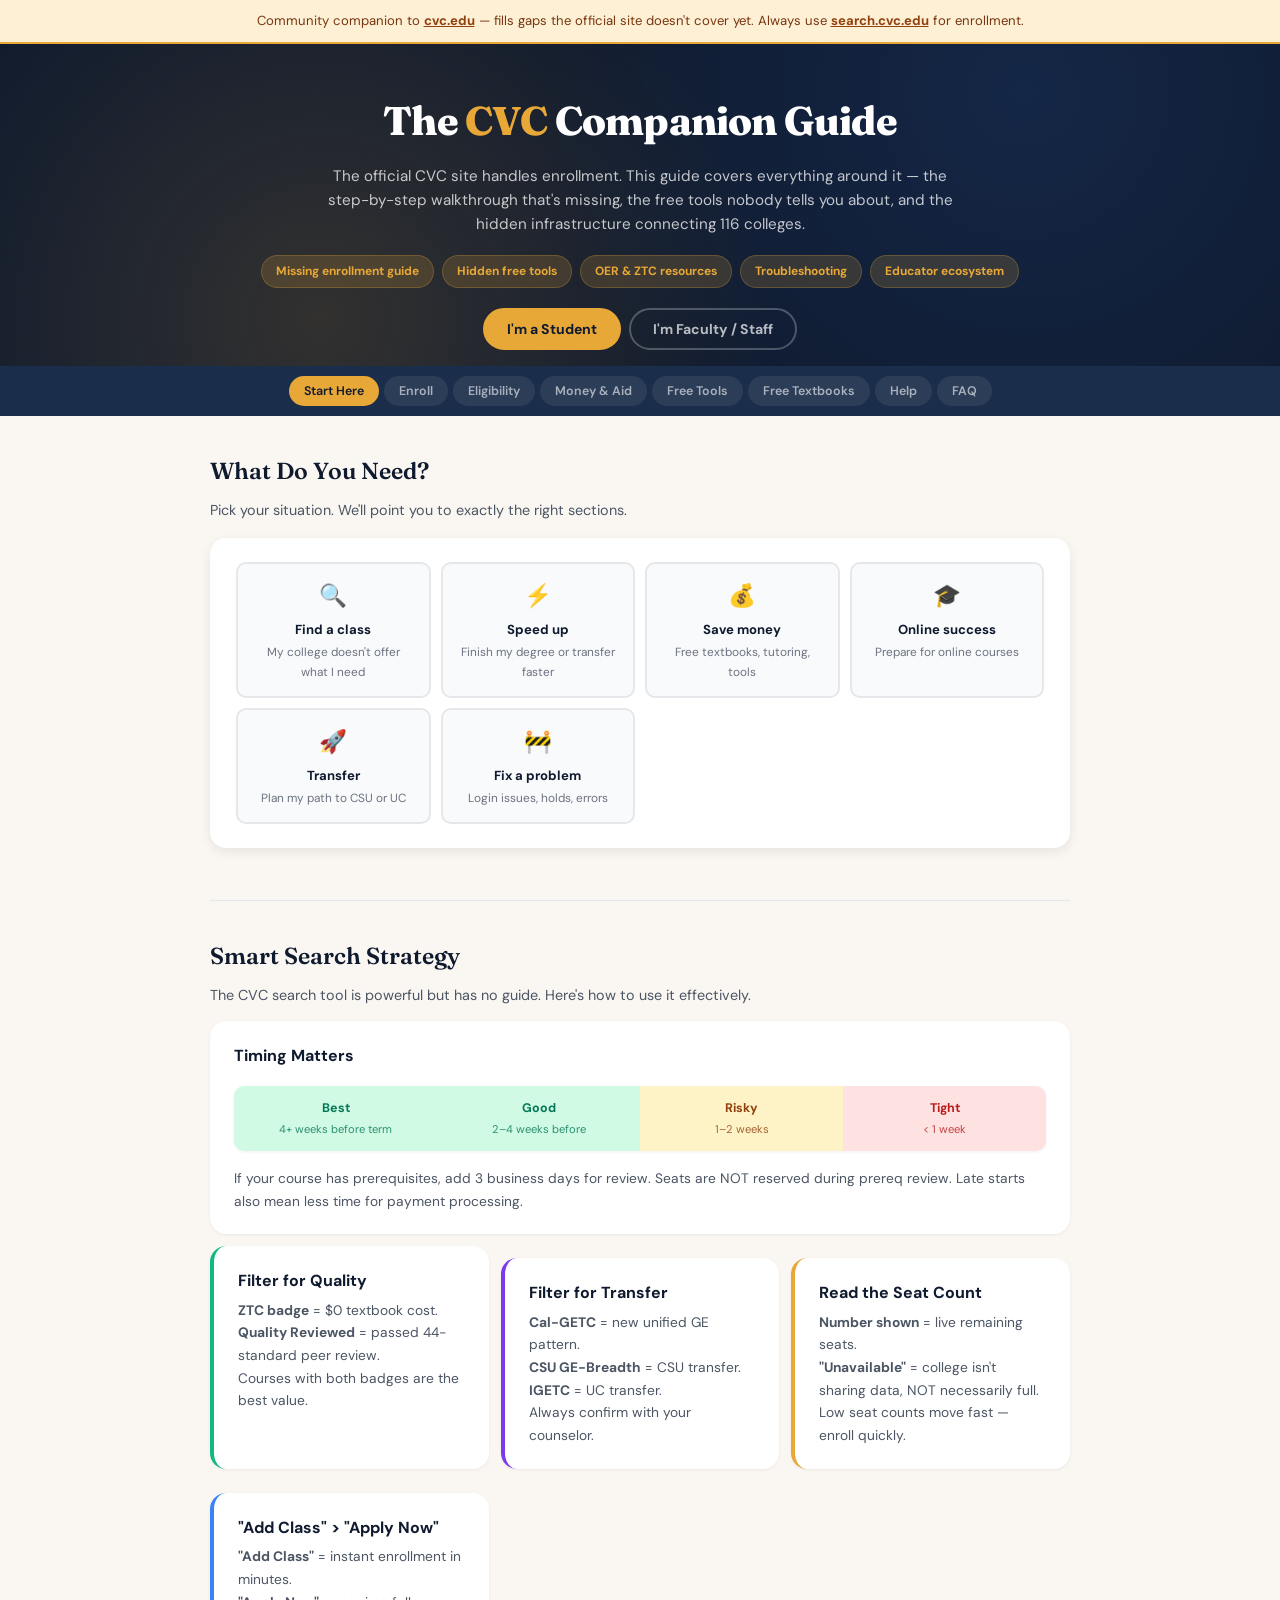
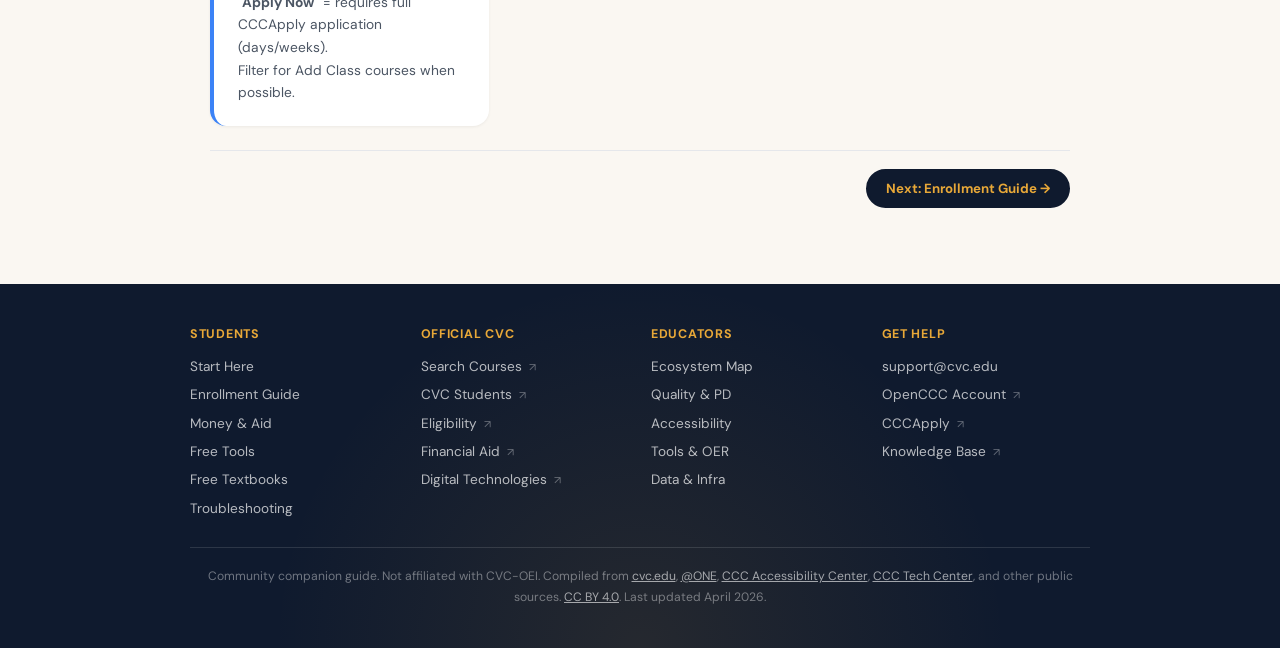
==== cvc-guide.html @ a1dfdcb4 "Add CVC Companion Guide as embedded resource The CVC Companion Guide fills documented gaps in the of" ====
<!DOCTYPE html>
<html lang="en">
<head>
<meta charset="UTF-8">
<meta name="viewport" content="width=device-width, initial-scale=1.0">
<title>CVC Companion Guide — What the Official Site Doesn't Surface</title>
<link href="https://fonts.googleapis.com/css2?family=DM+Sans:ital,wght@0,400;0,500;0,700&family=Fraunces:ital,wght@0,600;0,800;1,400&display=swap" rel="stylesheet">
<style>
:root{--navy:#0f1a2e;--navy-mid:#1a2d4a;--gold:#e8a838;--gold-light:#fdf0d5;--sky:#3b82f6;--sky-pale:#dbeafe;--mint:#10b981;--mint-pale:#d1fae5;--rose:#ef4444;--rose-pale:#fee2e2;--purple:#7c3aed;--purple-pale:#ede9fe;--teal:#0d9488;--teal-pale:#ccfbf1;--orange:#f97316;--orange-pale:#ffedd5;--sand:#faf7f2;--white:#fff;--g50:#f9fafb;--g100:#f3f4f6;--g200:#e5e7eb;--g400:#9ca3af;--g500:#6b7280;--g600:#4b5563;--g800:#1f2937;--r:16px;--rs:10px;--ss:0 1px 3px rgba(0,0,0,.06);--sm:0 4px 12px rgba(0,0,0,.08)}
*{margin:0;padding:0;box-sizing:border-box}
body{font-family:'DM Sans',sans-serif;background:var(--sand);color:var(--g800);line-height:1.65}

/* Companion banner */
.companion-banner{background:var(--gold-light);border-bottom:2px solid var(--gold);padding:10px 20px;text-align:center;font-size:.82rem;color:#78350f}
.companion-banner a{color:#92400e;font-weight:700}

/* Hero */
.hero{background:var(--navy);color:#fff;padding:44px 24px 16px;text-align:center;position:relative;overflow:hidden}
.hero::before{content:'';position:absolute;inset:0;background:radial-gradient(circle at 25% 85%,rgba(232,168,56,.16) 0%,transparent 45%),radial-gradient(circle at 80% 15%,rgba(59,130,246,.12) 0%,transparent 45%)}
.hero h1{font-family:'Fraunces',serif;font-weight:800;font-size:clamp(1.6rem,4.5vw,2.5rem);position:relative;letter-spacing:-.02em}
.hero h1 span{color:var(--gold)}
.hero .sub{margin-top:10px;font-size:.95rem;opacity:.75;max-width:640px;margin-inline:auto;position:relative;line-height:1.6}
.hero .gap-pills{display:flex;gap:8px;justify-content:center;margin-top:18px;flex-wrap:wrap;position:relative}
.hero .gap-pill{padding:6px 14px;border-radius:20px;font-size:.75rem;font-weight:700;background:rgba(232,168,56,.18);color:var(--gold);border:1px solid rgba(232,168,56,.25)}

.audience-pick{display:flex;gap:8px;justify-content:center;margin-top:20px;position:relative;flex-wrap:wrap}
.aud-btn{padding:10px 22px;border-radius:30px;border:2px solid rgba(255,255,255,.25);background:transparent;color:rgba(255,255,255,.7);font-family:'DM Sans',sans-serif;font-weight:700;font-size:.88rem;cursor:pointer;transition:all .2s}
.aud-btn:hover{border-color:rgba(255,255,255,.5);color:#fff}
.aud-btn.active{background:var(--gold);border-color:var(--gold);color:var(--navy)}

/* Nav */
.nav-strip{background:var(--navy-mid);padding:10px 16px;position:sticky;top:0;z-index:100;overflow-x:auto;-webkit-overflow-scrolling:touch}
.nav-inner{display:flex;gap:5px;justify-content:center;min-width:max-content;max-width:1080px;margin:0 auto}
.nav-tab{padding:7px 15px;border-radius:30px;border:none;background:rgba(255,255,255,.08);color:rgba(255,255,255,.6);font-family:'DM Sans',sans-serif;font-weight:600;font-size:.78rem;cursor:pointer;transition:all .2s;white-space:nowrap}
.nav-tab:hover{background:rgba(255,255,255,.15);color:#fff}
.nav-tab.active{background:var(--gold);color:var(--navy)}

/* Layout */
.container{max-width:900px;margin:0 auto;padding:0 20px}
section{padding:36px 0}section+section{border-top:1px solid var(--g200)}
h2{font-family:'Fraunces',serif;font-weight:600;font-size:1.45rem;margin-bottom:8px;color:var(--navy)}
h3{font-weight:700;font-size:1rem;margin-bottom:4px;color:var(--navy)}
h4{font-weight:700;font-size:.88rem;margin-bottom:3px;color:var(--g800)}
p+p{margin-top:8px}
a{color:var(--sky)}

/* "Go to cvc.edu" callout */
.official-link{background:var(--sky-pale);border:1px solid #93c5fd;border-radius:var(--rs);padding:14px 18px;margin:14px 0;display:flex;gap:10px;align-items:center;font-size:.88rem}
.official-link .ol-icon{font-size:1.1rem;flex-shrink:0}
.official-link a{font-weight:700;text-decoration:none;color:var(--navy)}
.official-link a:hover{text-decoration:underline}

/* "Gap" label */
.gap-label{display:inline-flex;align-items:center;gap:5px;padding:3px 10px;border-radius:20px;font-size:.68rem;font-weight:700;text-transform:uppercase;letter-spacing:.04em;background:var(--gold-light);color:#92400e;margin-bottom:10px}

/* Cards */
.card{background:var(--white);border-radius:var(--r);padding:22px 24px;box-shadow:var(--ss)}.card+.card{margin-top:12px}
.ca{border-left:4px solid var(--sky)}.ca.gold{border-left-color:var(--gold)}.ca.mint{border-left-color:var(--mint)}.ca.purple{border-left-color:var(--purple)}.ca.teal{border-left-color:var(--teal)}.ca.rose{border-left-color:var(--rose)}.ca.orange{border-left-color:var(--orange)}
.grid-2{display:grid;grid-template-columns:repeat(auto-fit,minmax(260px,1fr));gap:12px}
.grid-3{display:grid;grid-template-columns:repeat(auto-fit,minmax(210px,1fr));gap:12px}

/* Resource cards */
.rc{background:var(--white);border-radius:var(--r);padding:18px 20px;box-shadow:var(--ss);display:flex;flex-direction:column;gap:5px}
.rc .badge{display:inline-flex;padding:3px 9px;border-radius:20px;font-size:.68rem;font-weight:700;text-transform:uppercase;letter-spacing:.04em;width:fit-content}
.badge.free{background:var(--mint-pale);color:#047857}
.badge.pd{background:var(--purple-pale);color:var(--purple)}
.badge.data{background:var(--sky-pale);color:var(--sky)}
.badge.tool{background:var(--orange-pale);color:var(--orange)}
.badge.oer{background:var(--gold-light);color:#92400e}
.badge.access{background:var(--teal-pale);color:var(--teal)}
.rc h3{font-size:.93rem;margin-bottom:1px}
.rc p{font-size:.84rem;color:var(--g600);line-height:1.5}
.rc .rc-link{font-size:.82rem;font-weight:600;margin-top:auto;padding-top:5px}

/* Steps */
.steps{counter-reset:step}
.step{display:flex;gap:16px;padding:18px 0;align-items:flex-start}
.step+.step{border-top:1px dashed var(--g200)}
.step-num{flex-shrink:0;width:40px;height:40px;border-radius:50%;background:var(--navy);color:var(--gold);font-family:'Fraunces',serif;font-weight:800;font-size:1.05rem;display:flex;align-items:center;justify-content:center}
.step-body{flex:1}.step-body p{margin-top:3px;color:var(--g600);font-size:.9rem}
.pt{margin-top:7px;background:var(--gold-light);border-radius:8px;padding:8px 12px;font-size:.84rem;color:#78350f}

/* Alerts */
.alert{border-radius:var(--rs);padding:14px 18px;margin:14px 0;display:flex;gap:10px;align-items:flex-start;font-size:.88rem}
.alert.warn{background:#fef3c7;border:1px solid #fde68a}.alert.info{background:var(--sky-pale);border:1px solid #93c5fd}.alert.danger{background:var(--rose-pale);border:1px solid #fca5a5}.alert.tip{background:var(--mint-pale);border:1px solid #6ee7b7}
.ai{font-size:1rem;flex-shrink:0;margin-top:1px}

/* Throughline */
.throughline{background:linear-gradient(135deg,var(--navy) 0%,var(--navy-mid) 100%);color:#fff;border-radius:var(--r);padding:24px 26px;margin:16px 0;position:relative;overflow:hidden}
.throughline::before{content:'';position:absolute;inset:0;background:radial-gradient(circle at 90% 80%,rgba(232,168,56,.12) 0%,transparent 50%)}
.throughline h3{font-family:'Fraunces',serif;font-weight:600;font-size:1.1rem;color:var(--gold);margin-bottom:6px;position:relative}
.throughline p{font-size:.88rem;opacity:.82;line-height:1.65;position:relative}

/* Table */
.res-table{width:100%;border-collapse:collapse;background:var(--white);border-radius:var(--rs);overflow:hidden;box-shadow:var(--ss);font-size:.84rem}
.res-table th{background:var(--navy);color:#fff;text-align:left;padding:10px 14px;font-weight:600;font-size:.78rem}
.res-table td{padding:10px 14px;border-top:1px solid var(--g100);vertical-align:top}
.res-table tr:nth-child(even) td{background:var(--g50)}
.res-table a{font-weight:600;text-decoration:none}.res-table a:hover{text-decoration:underline}

.trouble-table{width:100%;border-collapse:collapse;background:var(--white);border-radius:var(--rs);overflow:hidden;box-shadow:var(--ss);font-size:.86rem}
.trouble-table th{background:var(--navy);color:#fff;text-align:left;padding:11px 14px;font-weight:600}
.trouble-table td{padding:11px 14px;border-top:1px solid var(--g100);vertical-align:top}
.trouble-table tr:nth-child(even) td{background:var(--g50)}

/* Checklist */
.checklist{background:var(--white);border-radius:var(--r);padding:20px 24px;box-shadow:var(--ss)}
.ci{display:flex;align-items:flex-start;gap:10px;padding:8px 0}.ci+.ci{border-top:1px solid var(--g100)}
.ck{flex-shrink:0;width:22px;height:22px;border-radius:50%;display:flex;align-items:center;justify-content:center;font-weight:700;font-size:.76rem;margin-top:2px;background:var(--mint-pale);color:var(--mint)}

/* Checker */
.checker{background:var(--white);border-radius:var(--r);padding:22px 24px;box-shadow:var(--sm);margin-top:16px}
.checker-q{display:flex;align-items:center;justify-content:space-between;padding:9px 0;border-bottom:1px solid var(--g100);font-size:.88rem}
.checker-q:last-of-type{border-bottom:none}
.checker-q .btns{display:flex;gap:5px;flex-shrink:0}
.checker-q .btns button{padding:4px 13px;border-radius:20px;border:2px solid var(--g200);background:var(--white);font-family:'DM Sans',sans-serif;font-weight:600;font-size:.8rem;cursor:pointer;transition:all .15s}
.checker-q .btns button.sel-yes{background:var(--mint-pale);border-color:var(--mint);color:#047857}
.checker-q .btns button.sel-no{background:var(--rose-pale);border-color:var(--rose);color:#b91c1c}
#checkerResult{margin-top:12px;padding:13px 16px;border-radius:var(--rs);font-weight:600;font-size:.9rem;display:none}
#checkerResult.pass{background:var(--mint-pale);color:#047857;display:block}
#checkerResult.fail{background:var(--rose-pale);color:#b91c1c;display:block}

/* Special situations */
.situation-card{border-radius:var(--rs);padding:18px;background:var(--white);border:1px solid var(--g200)}
.tag{display:inline-block;padding:3px 9px;border-radius:20px;font-size:.68rem;font-weight:700;text-transform:uppercase;letter-spacing:.04em;margin-bottom:6px}
.tag.no{background:var(--rose-pale);color:var(--rose)}.tag.yes{background:var(--mint-pale);color:#047857}.tag.maybe{background:#fef3c7;color:#92400e}

/* FAQ */
.faq-item{background:var(--white);border-radius:var(--rs);margin-bottom:6px;box-shadow:0 1px 2px rgba(0,0,0,.04);overflow:hidden}
.faq-q{width:100%;border:none;background:none;padding:14px 18px;text-align:left;font-family:'DM Sans',sans-serif;font-weight:700;font-size:.9rem;color:var(--navy);cursor:pointer;display:flex;justify-content:space-between;align-items:center;gap:12px}
.faq-q:hover{background:var(--g50)}
.faq-arrow{transition:transform .25s;font-size:.7rem;color:var(--g400);flex-shrink:0}
.faq-q.open .faq-arrow{transform:rotate(180deg)}
.faq-a{max-height:0;overflow:hidden;transition:max-height .35s ease;padding:0 18px;color:var(--g600);font-size:.88rem;line-height:1.7}
.faq-a.open{max-height:800px;padding:0 18px 14px}

/* Ecosystem nodes */
.eco-node{background:var(--white);border-radius:var(--r);padding:18px 20px;box-shadow:var(--ss);border-top:4px solid var(--sky);transition:transform .15s,box-shadow .15s}
.eco-node:hover{transform:translateY(-2px);box-shadow:var(--sm)}
.eco-node.gold-t{border-top-color:var(--gold)}.eco-node.mint-t{border-top-color:var(--mint)}.eco-node.purple-t{border-top-color:var(--purple)}.eco-node.teal-t{border-top-color:var(--teal)}.eco-node.orange-t{border-top-color:var(--orange)}.eco-node.rose-t{border-top-color:var(--rose)}.eco-node.sky-t{border-top-color:var(--sky)}
.eco-node h3{font-size:.9rem;margin-bottom:3px}
.eco-node p{font-size:.82rem;color:var(--g600);line-height:1.5}
.eco-node a{font-size:.8rem;font-weight:600;text-decoration:none;display:inline-block;margin-top:6px}
.eco-node a:hover{text-decoration:underline}

/* Link list */
.link-list{list-style:none;padding:0;margin-top:8px}
.link-list li{padding:7px 0;border-bottom:1px solid var(--g100);font-size:.88rem}
.link-list li:last-child{border-bottom:none}
.link-list a{color:var(--sky);text-decoration:none;font-weight:600}
.link-list a:hover{text-decoration:underline}
.link-list .desc{color:var(--g500);font-size:.82rem;margin-top:1px}

/* Role cards */
.role-card{background:var(--white);border-radius:var(--r);padding:22px 24px;box-shadow:var(--ss);border-top:3px solid var(--sky)}
.role-card.gold-t{border-top-color:var(--gold)}.role-card.mint-t{border-top-color:var(--mint)}.role-card.purple-t{border-top-color:var(--purple)}.role-card.teal-t{border-top-color:var(--teal)}.role-card.orange-t{border-top-color:var(--orange)}.role-card.rose-t{border-top-color:var(--rose)}
.role-card ul{margin-top:6px;padding-left:16px;color:var(--g600);font-size:.88rem;line-height:1.7}

/* Section nav */
.section-nav{display:flex;justify-content:space-between;align-items:center;margin-top:24px;padding-top:18px;border-top:1px solid var(--g200);flex-wrap:wrap;gap:8px}
.nav-btn{padding:9px 18px;border-radius:30px;border:2px solid var(--g200);background:var(--white);font-family:'DM Sans',sans-serif;font-weight:700;font-size:.83rem;color:var(--navy);cursor:pointer;transition:all .15s;text-decoration:none;display:inline-flex;align-items:center;gap:5px}
.nav-btn:hover{border-color:var(--navy);background:var(--navy);color:#fff}
.nav-btn.primary{background:var(--navy);border-color:var(--navy);color:var(--gold)}
.nav-btn.primary:hover{background:var(--gold);color:var(--navy);border-color:var(--gold)}

/* Footer */
.site-footer{background:var(--navy);color:#fff;padding:40px 24px;margin-top:40px;position:relative;overflow:hidden}
.site-footer::before{content:'';position:absolute;inset:0;background:radial-gradient(circle at 50% 100%,rgba(232,168,56,.1) 0%,transparent 50%)}
.footer-inner{max-width:900px;margin:0 auto;position:relative}
.footer-grid{display:grid;grid-template-columns:repeat(auto-fit,minmax(190px,1fr));gap:22px;margin-bottom:24px}
.footer-col h4{color:var(--gold);font-size:.78rem;text-transform:uppercase;letter-spacing:.06em;margin-bottom:8px;font-weight:700}
.footer-col a{display:block;color:rgba(255,255,255,.7);text-decoration:none;font-size:.85rem;padding:3px 0;transition:color .15s}
.footer-col a:hover{color:#fff}
.footer-col .ext{font-size:.7rem;opacity:.5;margin-left:3px}
.footer-divider{border-top:1px solid rgba(255,255,255,.12);padding-top:18px;text-align:center}
.footer-divider p{font-size:.76rem;color:rgba(255,255,255,.4);line-height:1.7}
.footer-divider a{color:rgba(255,255,255,.6)}

/* Decision wizard */
.wizard{background:var(--white);border-radius:var(--r);padding:24px 26px;box-shadow:var(--sm);margin:16px 0}
.wizard h3{margin-bottom:12px}
.wizard-grid{display:grid;grid-template-columns:repeat(auto-fit,minmax(170px,1fr));gap:10px}
.wiz-opt{padding:14px 16px;border-radius:var(--rs);border:2px solid var(--g200);background:var(--g50);cursor:pointer;transition:all .15s;text-align:center}
.wiz-opt:hover{border-color:var(--sky);background:var(--sky-pale);transform:translateY(-1px)}
.wiz-opt .wiz-icon{font-size:1.4rem;display:block;margin-bottom:4px}
.wiz-opt .wiz-label{font-weight:700;font-size:.82rem;color:var(--navy);display:block}
.wiz-opt .wiz-desc{font-size:.74rem;color:var(--g500);margin-top:2px;display:block}

/* Cost calculator */
.calc{background:var(--white);border-radius:var(--r);padding:22px 24px;box-shadow:var(--sm)}
.calc-row{display:flex;align-items:center;justify-content:space-between;padding:10px 0;border-bottom:1px solid var(--g100);font-size:.9rem}
.calc-row:last-child{border-bottom:none}
.calc-row .val{font-family:'Fraunces',serif;font-weight:800;font-size:1.1rem}
.calc-row .val.savings{color:var(--mint)}
.calc-row .val.cost{color:var(--g600)}

/* Accessibility detail cards */
.a11y-card{background:var(--white);border-radius:var(--r);padding:20px 22px;box-shadow:var(--ss);border-left:4px solid var(--teal)}
.a11y-card h3{color:var(--teal);font-size:.93rem}
.a11y-card p{font-size:.84rem;color:var(--g600);line-height:1.5;margin-top:4px}
.a11y-card .a11y-link{margin-top:8px;font-size:.82rem;font-weight:600}

/* Progress bar */
.progress-wrap{height:3px;background:rgba(255,255,255,.15);position:relative;margin-top:6px}
.progress-bar{height:100%;background:var(--gold);border-radius:2px;transition:width .3s ease}

/* Deep link indicator */
.section-anchor{scroll-margin-top:60px}

/* Timeline visual */
.deadline-bar{display:flex;align-items:stretch;gap:0;margin:16px 0;border-radius:var(--rs);overflow:hidden;box-shadow:var(--ss)}
.deadline-seg{flex:1;padding:12px 14px;text-align:center;font-size:.78rem;font-weight:600;min-width:0}
.deadline-seg.green{background:var(--mint-pale);color:#047857}
.deadline-seg.yellow{background:#fef3c7;color:#92400e}
.deadline-seg.red{background:var(--rose-pale);color:#b91c1c}
.deadline-seg .dl-label{display:block;font-weight:400;font-size:.7rem;margin-top:2px;opacity:.8}

/* Scenario result */
.scenario-result{background:var(--sky-pale);border:1px solid #93c5fd;border-radius:var(--rs);padding:16px 20px;margin-top:12px;display:none}
.scenario-result.visible{display:block}
.scenario-result h4{color:var(--navy);margin-bottom:6px}
.scenario-result ul{padding-left:16px;font-size:.88rem;color:var(--g600);line-height:1.7}

/* Visibility */
.page{display:none}.page.active{display:block}
.audience-section{display:none}.audience-section.active{display:block}

@media(max-width:640px){
  .hero{padding:36px 16px 12px}
  .step{flex-direction:column;gap:7px}
  .nav-inner{justify-content:flex-start}
  .grid-2,.grid-3{grid-template-columns:1fr}
  .checker-q{flex-direction:column;gap:5px;align-items:flex-start}
  .section-nav{justify-content:center}
  .footer-grid{grid-template-columns:1fr 1fr}
  .wizard-grid{grid-template-columns:repeat(2,1fr)}
  .deadline-bar{flex-direction:column}
}

@media print{
  .nav-strip,.companion-banner,.hero,.audience-pick,.section-nav,.gap-pills,.aud-btn,.nav-btn{display:none!important}
  .page,.audience-section{display:block!important}
  .site-footer{break-before:page}
  body{background:#fff;font-size:11pt}
  .container{max-width:100%;padding:0}
  section{padding:16px 0;break-inside:avoid}
  .card,.rc,.role-card,.eco-node,.situation-card,.checker,.wizard,.a11y-card{box-shadow:none;border:1px solid #ddd}
  .throughline{background:#1a2d4a!important;-webkit-print-color-adjust:exact;print-color-adjust:exact}
  a[href]::after{content:" (" attr(href) ")";font-size:8pt;color:#666}
  a[href^="javascript"]::after{content:none}
}
</style>
</head>
<body>

<!-- COMPANION BANNER -->
<div class="companion-banner">
  Community companion to <a href="https://www.cvc.edu/students/" target="_blank">cvc.edu</a> &mdash; fills gaps the official site doesn't cover yet. Always use <a href="https://search.cvc.edu/" target="_blank">search.cvc.edu</a> for enrollment.
</div>

<!-- HERO -->
<div class="hero">
  <h1>The <span>CVC</span> Companion Guide</h1>
  <p class="sub">The official CVC site handles enrollment. This guide covers everything around it &mdash; the step-by-step walkthrough that's missing, the free tools nobody tells you about, and the hidden infrastructure connecting 116 colleges.</p>
  <div class="gap-pills">
    <span class="gap-pill">Missing enrollment guide</span>
    <span class="gap-pill">Hidden free tools</span>
    <span class="gap-pill">OER &amp; ZTC resources</span>
    <span class="gap-pill">Troubleshooting</span>
    <span class="gap-pill">Educator ecosystem</span>
  </div>
  <div class="audience-pick">
    <button class="aud-btn active" id="audStudent" onclick="switchAudience('student')">I'm a Student</button>
    <button class="aud-btn" id="audStaff" onclick="switchAudience('staff')">I'm Faculty / Staff</button>
  </div>
</div>

<!-- NAV -->
<div class="nav-strip">
  <div class="nav-inner" id="navBar"></div>
</div>

<!-- CONTENT -->
<main class="container">

<!-- ═══════════════════════════════════ -->
<!-- STUDENT CONTENT                     -->
<!-- ═══════════════════════════════════ -->
<div class="audience-section active" id="aud-student">

<!-- S: START HERE (Decision Wizard + Search Strategy) -->
<div id="s-start" class="page active">
<section class="section-anchor">
  <h2>What Do You Need?</h2>
  <p style="color:var(--g600);margin-bottom:12px;font-size:.9rem">Pick your situation. We'll point you to exactly the right sections.</p>

  <div class="wizard">
    <div class="wizard-grid">
      <div class="wiz-opt" onclick="showScenario('need-class')">
        <span class="wiz-icon">&#128269;</span>
        <span class="wiz-label">Find a class</span>
        <span class="wiz-desc">My college doesn't offer what I need</span>
      </div>
      <div class="wiz-opt" onclick="showScenario('speed-up')">
        <span class="wiz-icon">&#9889;</span>
        <span class="wiz-label">Speed up</span>
        <span class="wiz-desc">Finish my degree or transfer faster</span>
      </div>
      <div class="wiz-opt" onclick="showScenario('save-money')">
        <span class="wiz-icon">&#128176;</span>
        <span class="wiz-label">Save money</span>
        <span class="wiz-desc">Free textbooks, tutoring, tools</span>
      </div>
      <div class="wiz-opt" onclick="showScenario('online-help')">
        <span class="wiz-icon">&#127891;</span>
        <span class="wiz-label">Online success</span>
        <span class="wiz-desc">Prepare for online courses</span>
      </div>
      <div class="wiz-opt" onclick="showScenario('transfer')">
        <span class="wiz-icon">&#128640;</span>
        <span class="wiz-label">Transfer</span>
        <span class="wiz-desc">Plan my path to CSU or UC</span>
      </div>
      <div class="wiz-opt" onclick="showScenario('stuck')">
        <span class="wiz-icon">&#128679;</span>
        <span class="wiz-label">Fix a problem</span>
        <span class="wiz-desc">Login issues, holds, errors</span>
      </div>
    </div>

    <div id="sc-need-class" class="scenario-result">
      <h4>Finding a class at another college</h4>
      <ul>
        <li><strong>Step 1:</strong> Confirm with your counselor that the course fits your Ed Plan</li>
        <li><strong>Step 2:</strong> <a href="https://search.cvc.edu/" target="_blank">Search on cvc.edu</a> &mdash; filter by Cal-GETC, CSU GE, or IGETC to match transfer requirements</li>
        <li><strong>Step 3:</strong> Look for <strong>"Add Class"</strong> (instant) vs "Apply Now" (requires separate app)</li>
        <li><strong>Step 4:</strong> Follow the <a href="javascript:void(0)" onclick="goTo('s-enroll')">Step-by-Step Enrollment Guide</a></li>
      </ul>
    </div>
    <div id="sc-speed-up" class="scenario-result">
      <h4>Accelerating your degree or transfer</h4>
      <ul>
        <li>Take up to <strong>2 extra courses per term</strong> at other colleges via the Exchange</li>
        <li>Search by transfer pattern to find GE courses that satisfy your requirements</li>
        <li>Check the <a href="javascript:void(0)" onclick="goTo('s-freetools')">Program Pathways Mapper</a> to plan your full transfer path</li>
        <li>Combine with <a href="javascript:void(0)" onclick="goTo('s-oer')">ZTC courses</a> to take more classes without increasing textbook costs</li>
      </ul>
    </div>
    <div id="sc-save-money" class="scenario-result">
      <h4>Maximizing free resources</h4>
      <ul>
        <li><a href="javascript:void(0)" onclick="goTo('s-oer')"><strong>Free textbooks:</strong></a> Filter for ZTC courses, or find OER alternatives at ASCCC OERI and COOL4Ed</li>
        <li><a href="javascript:void(0)" onclick="goTo('s-freetools')"><strong>Free tutoring:</strong></a> NetTutor gives you 24/7 help in 150+ subjects through Canvas</li>
        <li><a href="javascript:void(0)" onclick="goTo('s-freetools')"><strong>Free STEM labs:</strong></a> Labster has 160+ virtual lab simulations at no cost</li>
        <li><a href="javascript:void(0)" onclick="goTo('s-money')"><strong>Financial aid:</strong></a> CCPG, Federal FA, and veterans benefits all work with the Exchange</li>
      </ul>
    </div>
    <div id="sc-online-help" class="scenario-result">
      <h4>Preparing for online courses</h4>
      <ul>
        <li>Take the free <a href="https://apps.3cmediasolutions.org/oei/" target="_blank">Online Readiness Tutorials</a> &mdash; time management, tech skills, study strategies</li>
        <li>Use <a href="javascript:void(0)" onclick="goTo('s-freetools')">Wellness Central</a> for 24/7 confidential mental health support</li>
        <li>Use <a href="javascript:void(0)" onclick="goTo('s-freetools')">Pronto</a> to connect with classmates and form study groups</li>
        <li>Prefer <strong>Quality Reviewed</strong> courses &mdash; they've passed a 44-standard peer review for online teaching excellence</li>
      </ul>
    </div>
    <div id="sc-transfer" class="scenario-result">
      <h4>Planning your transfer</h4>
      <ul>
        <li>Use the <a href="https://programmapper.org/" target="_blank">Program Pathways Mapper</a> to visualize your CCC &rarr; CSU/UC path</li>
        <li>On cvc.edu, filter courses by <strong>Cal-GETC</strong> (unified GE), <strong>CSU GE-Breadth</strong>, or <strong>IGETC</strong> (UC)</li>
        <li>Transcripts auto-send to your Home College. For <strong>4-year transfer</strong>, request separately from Teaching College</li>
        <li>Always confirm course equivalency with your counselor <em>before</em> enrolling</li>
      </ul>
    </div>
    <div id="sc-stuck" class="scenario-result">
      <h4>Fixing problems</h4>
      <ul>
        <li>Go directly to the <a href="javascript:void(0)" onclick="goTo('s-troubleshoot')">Troubleshooting Guide</a> &mdash; covers login failures, holds, CCCID issues, DSPS, payments, and more</li>
        <li>Key insight: most issues are either a <strong>Home College</strong> problem (eligibility, FA, Canvas) or a <strong>Teaching College</strong> problem (holds, prereqs, DSPS)</li>
        <li>For CVC platform issues: <a href="mailto:support@cvc.edu">support@cvc.edu</a></li>
      </ul>
    </div>
  </div>
</section>

<section class="section-anchor">
  <h2>Smart Search Strategy</h2>
  <p style="color:var(--g600);margin-bottom:14px;font-size:.9rem">The CVC search tool is powerful but has no guide. Here's how to use it effectively.</p>

  <div class="card" style="margin-bottom:12px">
    <h3>Timing Matters</h3>
    <div class="deadline-bar">
      <div class="deadline-seg green"><strong>Best</strong><span class="dl-label">4+ weeks before term</span></div>
      <div class="deadline-seg green"><strong>Good</strong><span class="dl-label">2&ndash;4 weeks before</span></div>
      <div class="deadline-seg yellow"><strong>Risky</strong><span class="dl-label">1&ndash;2 weeks</span></div>
      <div class="deadline-seg red"><strong>Tight</strong><span class="dl-label">&lt; 1 week</span></div>
    </div>
    <p style="margin-top:8px;font-size:.86rem;color:var(--g600)">If your course has prerequisites, add 3 business days for review. Seats are NOT reserved during prereq review. Late starts also mean less time for payment processing.</p>
  </div>

  <div class="grid-2">
    <div class="card ca mint">
      <h3>Filter for Quality</h3>
      <p style="margin-top:4px;font-size:.86rem;color:var(--g600)"><strong>ZTC badge</strong> = $0 textbook cost.<br><strong>Quality Reviewed</strong> = passed 44-standard peer review.<br>Courses with both badges are the best value.</p>
    </div>
    <div class="card ca purple">
      <h3>Filter for Transfer</h3>
      <p style="margin-top:4px;font-size:.86rem;color:var(--g600)"><strong>Cal-GETC</strong> = new unified GE pattern.<br><strong>CSU GE-Breadth</strong> = CSU transfer.<br><strong>IGETC</strong> = UC transfer.<br>Always confirm with your counselor.</p>
    </div>
    <div class="card ca gold">
      <h3>Read the Seat Count</h3>
      <p style="margin-top:4px;font-size:.86rem;color:var(--g600)"><strong>Number shown</strong> = live remaining seats.<br><strong>"Unavailable"</strong> = college isn't sharing data, NOT necessarily full.<br>Low seat counts move fast &mdash; enroll quickly.</p>
    </div>
    <div class="card ca">
      <h3>"Add Class" &gt; "Apply Now"</h3>
      <p style="margin-top:4px;font-size:.86rem;color:var(--g600)"><strong>"Add Class"</strong> = instant enrollment in minutes.<br><strong>"Apply Now"</strong> = requires full CCCApply application (days/weeks).<br>Filter for Add Class courses when possible.</p>
    </div>
  </div>

  <div class="section-nav">
    <span></span>
    <button class="nav-btn primary" onclick="goTo('s-enroll')">Next: Enrollment Guide &rarr;</button>
  </div>
</section>
</div>

<!-- S: ENROLLMENT GUIDE -->
<div id="s-enroll" class="page">
<section>
  <span class="gap-label">Fills gap: cvc.edu/how-to-cross-enroll is a 404</span>
  <h2>Step-by-Step Enrollment Guide</h2>
  <p style="color:var(--g600);margin-bottom:14px;font-size:.9rem">The official CVC site doesn't have an enrollment walkthrough. Here's the full process from search to transcript.</p>

  <div class="official-link"><span class="ol-icon">&#8594;</span><span>First, make sure you're eligible: <a href="https://www.cvc.edu/students/student-eligibility/" target="_blank">Check eligibility on cvc.edu</a></span></div>

  <div class="steps">
    <div class="step"><div class="step-num">1</div><div class="step-body"><h3>Search for a Course</h3><p>Go to <a href="https://search.cvc.edu/" target="_blank">search.cvc.edu</a>. Filter by subject, transfer pattern (Cal-GETC, CSU GE, IGETC), or keyword. Look for two badges: <strong>ZTC</strong> (no textbook cost) and <strong>Quality Reviewed</strong> (peer-reviewed for online teaching excellence).</p><div class="pt"><strong>Tip:</strong> Verify with your counselor that the course fits your Ed Plan before enrolling. The Exchange doesn't check degree requirements for you.</div></div></div>

    <div class="step"><div class="step-num">2</div><div class="step-body"><h3>Understand "Add Class" vs "Apply Now"</h3><p>This is the most confusing part of the Exchange. <strong>"Add Class"</strong> = instant cross-enrollment (no new application). <strong>"Apply Now"</strong> = that college isn't set up for instant enrollment, so you'll need to submit a full CCCApply application first. Always look for "Add Class" if you want the quick path.</p></div></div>

    <div class="step"><div class="step-num">3</div><div class="step-body"><h3>Log In with Home College Credentials</h3><p>Your identity is verified through your <strong>CCCID</strong> (the statewide ID created when you applied to any CCC via CCCApply). If login fails, see <a href="javascript:void(0)" onclick="goTo('s-troubleshoot')">Troubleshooting</a>.</p>
    <div class="pt"><strong>Key terms:</strong> Your <strong>Home College</strong> is where you're enrolled (financial aid, Ed Plan, DSPS). The <strong>Teaching College</strong> is the one offering the course. You deal with both.</div></div></div>

    <div class="step"><div class="step-num">4</div><div class="step-body"><h3>Complete the Consent Form</h3><p>Agree to cross-enrollment consent, including automatic transcript sharing to your Home College at end of term.</p></div></div>

    <div class="step"><div class="step-num">5</div><div class="step-body"><h3>Handle Prerequisites (if any)</h3><p>Upload up to 3 PDF transcripts showing the exact course code and term completed. The Teaching College reviews within <strong>3 business days</strong>. Your seat is <strong>NOT reserved</strong> during review. If the course starts in 2&ndash;5 days, there may not be enough time.</p><div class="pt"><strong>Denied?</strong> You'll get an email with the reason. If you believe the prereq is met, contact your Home College counselor to ensure it's in the system, then try again.</div></div></div>

    <div class="step"><div class="step-num">6</div><div class="step-body"><h3>Pay Fees</h3><p>Dashboard &rarr; "Pay Now." Three options:</p><p><strong>Credit card</strong> &mdash; immediate confirmation.<br><strong>CCPG</strong> (CA College Promise Grant) &mdash; re-apply at Teaching College.<br><strong>Federal Financial Aid</strong> &mdash; request from Home College. Requires 6+ units at Home College.</p>
    <div class="alert warn" style="margin-top:8px;margin-bottom:0"><div class="ai">&#9888;</div><p><strong>Pay by the deadline regardless.</strong> Even if you've requested FA or CCPG, the Teaching College can drop you for non-payment. You get reimbursed if approved later.</p></div></div></div>

    <div class="step"><div class="step-num">7</div><div class="step-body"><h3>Access Canvas</h3><p>Your course appears in Canvas using your <strong>Home College login</strong>. You'll also get a Teaching College email for their campus tools. <strong>Check both email addresses.</strong></p></div></div>

    <div class="step"><div class="step-num">8</div><div class="step-body"><h3>Complete the Course &amp; Get Transcript</h3><p>Follow the Teaching College's schedule and policies. Your transcript auto-sends to your Home College ~3 weeks after term end via Parchment. <strong>For 4-year transfer or employer</strong>, request a separate transcript from the Teaching College directly.</p></div></div>
  </div>

  <div class="alert info"><div class="ai">&#8505;</div><p><strong>Limits:</strong> Max 2 courses per term via the Exchange. Winter + spring count as one term. Must be enrolled in 1+ course at Home College.</p></div>
  <div class="alert info"><div class="ai">&#8505;</div><p><strong>To drop:</strong> <a href="https://search.cvc.edu/users/sign_in" target="_blank">search.cvc.edu</a> &rarr; Profile &rarr; Dashboard &rarr; "Drop Class." Check the Teaching College's refund deadlines first.</p></div>

  <div class="section-nav">
    <span></span>
    <button class="nav-btn primary" onclick="goTo('s-eligibility')">Next: Eligibility Deep Dive &rarr;</button>
  </div>
</section>
</div>

<!-- S: ELIGIBILITY DEEP DIVE -->
<div id="s-eligibility" class="page">
<section>
  <span class="gap-label">Adds: interactive checker + special situations</span>
  <h2>Eligibility Deep Dive</h2>

  <div class="official-link"><span class="ol-icon">&#8594;</span><span>Official requirements: <a href="https://www.cvc.edu/students/student-eligibility/" target="_blank">cvc.edu/students/student-eligibility</a></span></div>

  <p style="color:var(--g600);margin-bottom:14px;font-size:.9rem">The official page lists requirements. This section adds an interactive checker and covers the edge cases students actually run into.</p>

  <h3 style="margin-top:16px;margin-bottom:10px">Interactive Eligibility Checker</h3>
  <div class="checker">
    <div class="checker-q" data-key="enrolled"><span>Enrolled at a CA Community College?</span><div class="btns"><button onclick="checkClick(this,'yes')">Yes</button><button onclick="checkClick(this,'no')">No</button></div></div>
    <div class="checker-q" data-key="completed"><span>Completed or taking at least one class?</span><div class="btns"><button onclick="checkClick(this,'yes')">Yes</button><button onclick="checkClick(this,'no')">No</button></div></div>
    <div class="checker-q" data-key="age"><span>At least 18 years old?</span><div class="btns"><button onclick="checkClick(this,'yes')">Yes</button><button onclick="checkClick(this,'no')">No</button></div></div>
    <div class="checker-q" data-key="gpa"><span>GPA 2.0+ or not yet established?</span><div class="btns"><button onclick="checkClick(this,'yes')">Yes</button><button onclick="checkClick(this,'no')">No</button></div></div>
    <div class="checker-q" data-key="holds"><span>No holds or outstanding fees?</span><div class="btns"><button onclick="checkClick(this,'yes')">Yes</button><button onclick="checkClick(this,'no')">No</button></div></div>
    <div class="checker-q" data-key="ca"><span>CA address on file?</span><div class="btns"><button onclick="checkClick(this,'yes')">Yes</button><button onclick="checkClick(this,'no')">No</button></div></div>
    <div class="checker-q" data-key="dualhs"><span>Are you a high school student?</span><div class="btns"><button onclick="checkClick(this,'yes')">Yes</button><button onclick="checkClick(this,'no')">No</button></div></div>
    <div class="checker-q" data-key="f1"><span>International / F-1 student?</span><div class="btns"><button onclick="checkClick(this,'yes')">Yes</button><button onclick="checkClick(this,'no')">No</button></div></div>
    <div id="checkerResult"></div>
  </div>
</section>

<section>
  <h2>Special Situations</h2>
  <p style="color:var(--g600);margin-bottom:12px;font-size:.9rem">The official eligibility page doesn't cover these clearly. Here's what actually happens:</p>
  <div class="grid-2">
    <div class="situation-card"><span class="tag yes">Eligible</span><h3>AB540</h3><p>Can cross-enroll. Establish AB540 at Home College first. Apply for CCPG at Teaching College via CCCApply or <a href="https://dream.csac.ca.gov/" target="_blank">CADAA</a>.</p></div>
    <div class="situation-card"><span class="tag no">Not Eligible</span><h3>High School / Dual Enrollment</h3><p>Can search courses on cvc.edu but must apply directly through <a href="https://home.cccapply.org/en/" target="_blank">CCCApply</a>. Cannot use instant enrollment.</p></div>
    <div class="situation-card"><span class="tag no">Not Eligible</span><h3>International / F-1</h3><p>Federal visa regulations prevent cross-enrollment. Can search courses and apply directly to the Teaching College.</p></div>
    <div class="situation-card"><span class="tag maybe">Partial</span><h3>UC / CSU Students</h3><p>Can search the Exchange. Instant enrollment requires CCC registration. Consider concurrent enrollment at a CCC instead.</p></div>
    <div class="situation-card"><span class="tag yes">Eligible</span><h3>Veterans</h3><p>Can use benefits. Home College VA office determines eligibility and sends authorization letter to Teaching College.</p></div>
    <div class="situation-card"><span class="tag maybe">Requires Action</span><h3>DSPS / Accommodations</h3><p><strong>Does NOT auto-transfer.</strong> You must apply separately at the Teaching College's DSPS office. Bring documentation from your Home College.</p></div>
  </div>
  <div class="section-nav">
    <button class="nav-btn" onclick="goTo('s-enroll')">&larr; Enrollment Guide</button>
    <button class="nav-btn primary" onclick="goTo('s-money')">Next: Money &amp; Aid &rarr;</button>
  </div>
</section>
</div>

<!-- S: MONEY & FINANCIAL AID DEEP DIVE -->
<div id="s-money" class="page">
<section class="section-anchor">
  <span class="gap-label">Supplements: cvc.edu/students/financial-aid is thin</span>
  <h2>Money, Financial Aid &amp; Cost Savings</h2>

  <div class="official-link"><span class="ol-icon">&#8594;</span><span>Official FA page: <a href="https://www.cvc.edu/students/financial-aid/" target="_blank">cvc.edu/students/financial-aid</a></span></div>

  <p style="color:var(--g600);margin-bottom:14px;font-size:.9rem">The official page covers basics. Here's the detailed walkthrough of each payment method and how to stack free resources to minimize your total cost.</p>

  <div class="throughline">
    <h3>The $0 Online Degree Path</h3>
    <p>CCPG waives enrollment fees. ZTC eliminates textbook costs. NetTutor replaces paid tutoring. Labster replaces paid lab kits. ConferZoom replaces paid video tools. Stack them all and your out-of-pocket cost for an online course can be literally $0.</p>
  </div>

  <div class="card" style="margin-top:14px;margin-bottom:12px">
    <h3>What a CVC Exchange Course Costs</h3>
    <div class="calc">
      <div class="calc-row"><span>Enrollment fee (per unit, CA resident)</span><span class="val cost">$46/unit</span></div>
      <div class="calc-row"><span>Typical 3-unit course</span><span class="val cost">$138</span></div>
      <div class="calc-row"><span>With CCPG fee waiver</span><span class="val savings">$0</span></div>
      <div class="calc-row"><span>Textbooks (ZTC course)</span><span class="val savings">$0</span></div>
      <div class="calc-row"><span>Tutoring (NetTutor)</span><span class="val savings">$0</span></div>
      <div class="calc-row"><span>Lab simulations (Labster)</span><span class="val savings">$0</span></div>
    </div>
  </div>

  <h3 style="margin-top:20px;margin-bottom:10px">Payment Methods: Step by Step</h3>

  <div class="card" style="margin-bottom:10px">
    <h3>Option 1: Credit Card (Fastest)</h3>
    <p style="margin-top:4px;font-size:.88rem;color:var(--g600)">Dashboard &rarr; "Pay Now" &rarr; enter card details. Immediate confirmation. This is the safest way to avoid being dropped for non-payment while other methods process.</p>
  </div>

  <div class="card" style="margin-bottom:10px">
    <h3>Option 2: CCPG (CA College Promise Grant)</h3>
    <p style="margin-top:4px;font-size:.88rem;color:var(--g600)">Waives enrollment fees. <strong>Important:</strong> You must re-apply at the Teaching College, even if you already have CCPG at your Home College.</p>
    <div class="steps" style="margin-top:8px">
      <div class="step"><div class="step-num">1</div><div class="step-body"><p>Go to Exchange Dashboard &rarr; Class Schedule &rarr; "Pay Now"</p></div></div>
      <div class="step"><div class="step-num">2</div><div class="step-body"><p>Select <strong>CCPG</strong> as payment method</p></div></div>
      <div class="step"><div class="step-num">3</div><div class="step-body"><p>Complete the Teaching College's financial aid application (separate from your Home College's)</p></div></div>
      <div class="step"><div class="step-num">4</div><div class="step-body"><p>If not approved before the payment deadline, <strong>pay by credit card first</strong> &mdash; you'll be reimbursed</p></div></div>
    </div>
    <div class="alert warn" style="margin-top:6px;margin-bottom:0"><div class="ai">&#9888;</div><p><strong>CCPG &ne; CA Promise Program.</strong> CCPG is a fee waiver. The Promise Program is free tuition for first-time, full-time students. Different programs entirely.</p></div>
  </div>

  <div class="card" style="margin-bottom:10px">
    <h3>Option 3: Federal Financial Aid</h3>
    <p style="margin-top:4px;font-size:.88rem;color:var(--g600)">All 116 colleges signed a <strong>FA Consortium Agreement</strong>. Your Home College combines units from both colleges to calculate your award.</p>
    <div class="checklist" style="margin-top:8px;box-shadow:none;padding:0">
      <div class="ci"><div class="ck">&#10003;</div><div><strong>6+ units at Home College</strong> (required for FA eligibility)</div></div>
      <div class="ci"><div class="ck">&#10003;</div><div>Counselor confirms Exchange course is academically appropriate</div></div>
      <div class="ci"><div class="ck">&#10003;</div><div>FA office reviews eligibility via centralized FA Dashboard</div></div>
      <div class="ci"><div class="ck">&#10003;</div><div>Home College handles all awarding and disbursement</div></div>
    </div>
    <div class="alert danger" style="margin-top:8px;margin-bottom:0"><div class="ai">&#128680;</div><p><strong>R2T4 Warning:</strong> If you withdraw before completing 60% of the term, your financial aid is recalculated and you may owe money back. This applies to Exchange courses too.</p></div>
  </div>

  <div class="grid-2" style="margin-top:14px">
    <div class="card ca mint">
      <h3>Veterans Benefits</h3>
      <p style="margin-top:4px;font-size:.88rem;color:var(--g600)">Your Home College VA office determines eligibility and sends a <strong>Parent School Authorization Letter</strong> to the Teaching College. Contact your VA certifying official before enrolling.</p>
    </div>
    <div class="card ca purple">
      <h3>AB540 / Undocumented Students</h3>
      <p style="margin-top:4px;font-size:.88rem;color:var(--g600)">Establish AB540 status at your Home College first. Then apply at the Teaching College via CCCApply or the <a href="https://dream.csac.ca.gov/" target="_blank">California Dream Act Application (CADAA)</a>. Use the Teaching College's CADAA code.</p>
    </div>
  </div>

  <div class="section-nav">
    <button class="nav-btn" onclick="goTo('s-eligibility')">&larr; Eligibility</button>
    <button class="nav-btn primary" onclick="goTo('s-freetools')">Next: Free Tools &rarr;</button>
  </div>
</section>
</div>

<!-- S: FREE TOOLS -->
<div id="s-freetools" class="page">
<section>
  <span class="gap-label">Fills gap: cvc.edu doesn't surface any of these to students</span>
  <h2>Free Tools You Probably Don't Know About</h2>
  <p style="color:var(--g600);margin-bottom:14px;font-size:.9rem">These are <strong>centrally funded by the Chancellor's Office</strong> and available to all CCC students at no cost. The official CVC site mentions some of these on an <a href="https://www.cvc.edu/educators/digital-technologies/" target="_blank">educator page</a> but never tells students they exist.</p>

  <div class="grid-2">
    <div class="rc">
      <span class="badge free">Free &middot; 24/7</span>
      <h3>NetTutor &mdash; Online Tutoring</h3>
      <p>Live tutoring in 150+ subjects including writing, math, science, accounting, and nursing. 24/7 in multiple languages. Each college gets 250 funded hours/year.</p>
      <p class="rc-link"><strong>How to access:</strong> Look in your Canvas course sidebar or ask your instructor.</p>
    </div>

    <div class="rc">
      <span class="badge free">Free &middot; 160+ Sims</span>
      <h3>Labster &mdash; Virtual STEM Labs</h3>
      <p>Interactive 3D lab simulations for biology, chemistry, physics, and engineering. Complete lab experiments from home. Your instructor enables these in Canvas.</p>
      <p class="rc-link"><a href="https://www.labster.com/higher-education/california-community-colleges" target="_blank">Browse simulations &rarr;</a></p>
    </div>

    <div class="rc">
      <span class="badge free">Free &middot; Messaging</span>
      <h3>Pronto &mdash; Class Communication</h3>
      <p>Real-time messaging integrated with Canvas. Chat with classmates, form study groups, and reach your instructor. Like Slack for your courses.</p>
      <p class="rc-link"><a href="https://pronto.io/education/" target="_blank">Learn about Pronto &rarr;</a></p>
    </div>

    <div class="rc">
      <span class="badge free">Free &middot; Confidential</span>
      <h3>Wellness Central &mdash; Mental Health</h3>
      <p>Canvas-based platform with 24/7 confidential mental health resources, self-assessments, and wellness tools for all CCC students.</p>
      <p class="rc-link"><a href="https://www.cccstudentmentalhealth.org/" target="_blank">Access Wellness Central &rarr;</a></p>
    </div>

    <div class="rc">
      <span class="badge free">Free &middot; Self-Paced</span>
      <h3>Online Readiness Tutorials</h3>
      <p>Not sure if online learning is right for you? Interactive modules covering time management, tech skills, study strategies, and expectations.</p>
      <p class="rc-link"><a href="https://apps.3cmediasolutions.org/oei/" target="_blank">Start tutorials &rarr;</a></p>
    </div>

    <div class="rc">
      <span class="badge free">Free &middot; Video</span>
      <h3>ConferZoom</h3>
      <p>Zoom for all CCC campuses. Used by instructors for live sessions, office hours, and group work. Integrated with Canvas.</p>
      <p class="rc-link"><a href="https://www.conferzoom.org/" target="_blank">ConferZoom portal &rarr;</a></p>
    </div>
  </div>

  <div class="alert tip"><div class="ai">&#128161;</div><p><strong>Pro tip:</strong> These tools are often enabled but buried in Canvas. Check your course navigation sidebar, or ask your instructor to enable them.</p></div>
</section>

<section>
  <h2>Transfer &amp; Pathway Planning</h2>
  <div class="grid-2">
    <div class="rc">
      <span class="badge tool">73+ Colleges</span>
      <h3>Program Pathways Mapper</h3>
      <p>Visualize your entire CCC &rarr; CSU/UC transfer path. See required courses, plan term by term.</p>
      <p class="rc-link"><a href="https://programmapper.org/" target="_blank">Map your pathway &rarr;</a></p>
    </div>
    <div class="rc">
      <span class="badge tool">Guided Onboarding</span>
      <h3>CCC MyPath</h3>
      <p>Find the right program, understand requirements, and connect to support services at your college.</p>
      <p class="rc-link"><a href="https://www.cccmypath.org/" target="_blank">Start MyPath &rarr;</a></p>
    </div>
  </div>
  <div class="section-nav">
    <button class="nav-btn" onclick="goTo('s-eligibility')">&larr; Eligibility</button>
    <button class="nav-btn primary" onclick="goTo('s-oer')">Next: Free Textbooks &rarr;</button>
  </div>
</section>
</div>

<!-- S: OER & ZTC -->
<div id="s-oer" class="page">
<section>
  <span class="gap-label">Fills gap: cvc.edu has no OER/ZTC guidance for students</span>
  <h2>Free Textbooks: OER &amp; Zero Textbook Cost</h2>
  <p style="color:var(--g600);margin-bottom:14px;font-size:.9rem">The CVC site mentions ZTC badges but doesn't explain the broader open textbook ecosystem. Here's where to find free materials even when your course isn't marked ZTC.</p>

  <div class="throughline">
    <h3>Why This Matters</h3>
    <p>The average CCC student spends $1,200+ per year on textbooks. ZTC courses eliminate this entirely. When you combine free enrollment (Exchange) + free materials (ZTC/OER) + free tutoring (NetTutor) + free labs (Labster), the cost barrier to online education nearly disappears.</p>
  </div>

  <div class="card" style="margin-top:14px;margin-bottom:14px">
    <h3>Finding ZTC Courses</h3>
    <p style="margin-top:6px">When searching on <a href="https://search.cvc.edu/" target="_blank">search.cvc.edu</a>, filter for the <strong>ZTC badge</strong>. These courses have been verified to have $0 textbook costs &mdash; materials are free ebooks, library resources, or instructor-created content.</p>
  </div>

  <h3 style="margin-bottom:10px">Free Textbook Sources (Even for Non-ZTC Courses)</h3>
  <div class="grid-2">
    <div class="rc">
      <span class="badge oer">By Discipline</span>
      <h3>ASCCC OERI</h3>
      <p>The Academic Senate's OER Initiative. Curated free textbook collections organized by subject area.</p>
      <p class="rc-link"><a href="https://asccc-oeri.org/oer-repositories-and-collections/" target="_blank">Browse by discipline &rarr;</a></p>
    </div>
    <div class="rc">
      <span class="badge oer">Textbook Library</span>
      <h3>COOL4Ed</h3>
      <p>California's open textbook library. Faculty-reviewed, searchable by subject and course.</p>
      <p class="rc-link"><a href="https://cool4ed.org/" target="_blank">Search textbooks &rarr;</a></p>
    </div>
    <div class="rc">
      <span class="badge oer">CCC Community</span>
      <h3>OER Commons &mdash; CCC Hub</h3>
      <p>A dedicated space for California Community College open resources.</p>
      <p class="rc-link"><a href="https://oercommons.org/hubs/ccc" target="_blank">Visit CCC Hub &rarr;</a></p>
    </div>
    <div class="rc">
      <span class="badge oer">National Consortium</span>
      <h3>CCCOER</h3>
      <p>Community College Consortium for OER. Connects colleges expanding free textbook adoption.</p>
      <p class="rc-link"><a href="https://www.cccoer.org/" target="_blank">Learn more &rarr;</a></p>
    </div>
  </div>

  <div class="alert tip"><div class="ai">&#128161;</div><p>Even if your course assigns a paid textbook, check ASCCC OERI and COOL4Ed for a free alternative. Many OER textbooks cover identical material and your instructor may accept them.</p></div>

  <div class="section-nav">
    <button class="nav-btn" onclick="goTo('s-freetools')">&larr; Free Tools</button>
    <button class="nav-btn primary" onclick="goTo('s-troubleshoot')">Next: Troubleshooting &rarr;</button>
  </div>
</section>
</div>

<!-- S: TROUBLESHOOTING -->
<div id="s-troubleshoot" class="page">
<section>
  <span class="gap-label">Fills gap: cvc.edu has no troubleshooting guide</span>
  <h2>Troubleshooting &amp; Who to Contact</h2>
  <p style="color:var(--g600);margin-bottom:14px;font-size:.9rem">The official site has almost no troubleshooting guidance. Here's what to do when things go wrong and &mdash; critically &mdash; <strong>who</strong> to contact for each issue.</p>

  <table class="trouble-table">
    <thead><tr><th style="width:30%">Problem</th><th>Fix</th></tr></thead>
    <tbody>
      <tr><td><strong>"Ineligible"</strong> at login</td><td>This is a Home College data issue. Contact <strong>Home College Admissions</strong>.</td></tr>
      <tr><td><strong>Hold during registration</strong></td><td>Hold at Teaching College. Contact <strong>Teaching College Admissions</strong> directly.</td></tr>
      <tr><td><strong>CCCID not found</strong></td><td>Verify at <a href="https://www.openccc.net/" target="_blank">OpenCCC</a>. If correct, contact <strong>Home College</strong>.</td></tr>
      <tr><td><strong>Canvas access missing</strong></td><td>Contact <strong>Home College IT / Distance Ed</strong>.</td></tr>
      <tr><td><strong>Prerequisite slow/denied</strong></td><td>Review takes up to 3 business days. If longer, contact <strong>Teaching College</strong>.</td></tr>
      <tr><td><strong>Wrong email address</strong></td><td>Update at <a href="https://www.openccc.net/" target="_blank">OpenCCC</a> first, then email <a href="mailto:support@cvc.edu">support@cvc.edu</a>.</td></tr>
      <tr><td><strong>Wrong residency / tuition</strong></td><td>Fix at <strong>Home College</strong> &rarr; get email confirmation &rarr; forward to <a href="mailto:support@cvc.edu">support@cvc.edu</a>.</td></tr>
      <tr><td><strong>CCPG not applying</strong></td><td>Re-apply at Teaching College. Dashboard &rarr; Pay Now &rarr; select CCPG.</td></tr>
      <tr><td><strong>Dropped for non-payment</strong></td><td>Contact <strong>Teaching College</strong> about reinstatement. Pay immediately.</td></tr>
      <tr><td><strong>DSPS not recognized</strong></td><td>Apply separately at <strong>Teaching College DSPS</strong>. Identify as Exchange student.</td></tr>
      <tr><td><strong>Two email confusion</strong></td><td>Home College email = Canvas. Teaching College email = their campus tools. Check both.</td></tr>
    </tbody>
  </table>

  <div class="card" style="margin-top:16px"><h3>Contact Routing Cheat Sheet</h3>
  <p style="margin-top:6px;font-size:.9rem;color:var(--g600);line-height:1.8">
    <strong>Login / eligibility / holds &rarr;</strong> Home College Admissions<br>
    <strong>Registration hold at Teaching College &rarr;</strong> Teaching College Admissions<br>
    <strong>Financial aid &rarr;</strong> Home College FA Office<br>
    <strong>Canvas issues &rarr;</strong> Home College IT<br>
    <strong>DSPS accommodations &rarr;</strong> Teaching College DSPS<br>
    <strong>CVC platform / technical &rarr;</strong> <a href="mailto:support@cvc.edu">support@cvc.edu</a><br>
    <strong>Transcripts &rarr;</strong> Teaching College A&amp;R<br>
    <strong>Veterans benefits &rarr;</strong> Home College VA Official
  </p></div>

  <div class="alert danger" style="margin-top:16px"><div class="ai">&#128680;</div><p><strong>Still stuck?</strong> Email <a href="mailto:support@cvc.edu">support@cvc.edu</a> with: full name, Home College, CCCID, and screenshot of the error.</p></div>

  <div class="section-nav">
    <button class="nav-btn" onclick="goTo('s-oer')">&larr; Free Textbooks</button>
    <button class="nav-btn primary" onclick="goTo('s-faq')">Next: FAQ &rarr;</button>
  </div>
</section>
</div>

<!-- S: FAQ -->
<div id="s-faq" class="page">
<section>
  <h2>Student FAQ</h2>
  <p style="color:var(--g600);margin-bottom:12px;font-size:.9rem">Questions the official site doesn't answer clearly.</p>
  <div id="studentFaqs">
    <div class="faq-item"><button class="faq-q" onclick="toggleFaq(this)"><span>What's the difference between "Add Class" and "Apply Now"?</span><span class="faq-arrow">&#9660;</span></button><div class="faq-a"><strong>"Add Class"</strong> = instant cross-enrollment, no new application. <strong>"Apply Now"</strong> = that college requires a separate CCCApply application first. Always prefer "Add Class" courses for the quickest path.</div></div>

    <div class="faq-item"><button class="faq-q" onclick="toggleFaq(this)"><span>Do my DSPS accommodations transfer?</span><span class="faq-arrow">&#9660;</span></button><div class="faq-a"><strong>No.</strong> This is one of the biggest surprises. You must apply separately at the Teaching College's DSPS office. Bring your documentation from your Home College. Identify as a CVC Exchange student.</div></div>

    <div class="faq-item"><button class="faq-q" onclick="toggleFaq(this)"><span>Why do I have two email addresses now?</span><span class="faq-arrow">&#9660;</span></button><div class="faq-a">Your <strong>Home College email</strong> is used for Canvas (where you do coursework). The <strong>Teaching College email</strong> is for their campus systems. Important notifications can go to either. Check both.</div></div>

    <div class="faq-item"><button class="faq-q" onclick="toggleFaq(this)"><span>Is CCPG the same as the California Promise Program?</span><span class="faq-arrow">&#9660;</span></button><div class="faq-a"><strong>No.</strong> CCPG (CA College Promise Grant) is a fee waiver for eligible students. The Promise Program is free tuition for first-time, full-time students. Different programs, different eligibility, different applications.</div></div>

    <div class="faq-item"><button class="faq-q" onclick="toggleFaq(this)"><span>Can I earn a degree entirely through the Exchange?</span><span class="faq-arrow">&#9660;</span></button><div class="faq-a">No. You must be enrolled in at least one course at your Home College each term. The Exchange supplements &mdash; it doesn't replace your Home College enrollment.</div></div>

    <div class="faq-item"><button class="faq-q" onclick="toggleFaq(this)"><span>What free tools do I have access to as a CCC student?</span><span class="faq-arrow">&#9660;</span></button><div class="faq-a"><strong>NetTutor</strong> (24/7 tutoring), <strong>Labster</strong> (160+ virtual STEM labs), <strong>Pronto</strong> (class messaging), <strong>Wellness Central</strong> (mental health), <strong>ConferZoom</strong> (video), and <strong>Canvas</strong> &mdash; all at no cost, all centrally funded. Most are accessible through Canvas. See the <a href="javascript:void(0)" onclick="goTo('s-freetools')">Free Tools</a> section.</div></div>

    <div class="faq-item"><button class="faq-q" onclick="toggleFaq(this)"><span>What does "Quality Reviewed" mean?</span><span class="faq-arrow">&#9660;</span></button><div class="faq-a">The course was reviewed by trained faculty peers using the <strong>CVC-OEI Course Design Rubric</strong> &mdash; 44 standards covering content design, interaction, assessment, and accessibility. It's the highest quality bar for online instruction in the CCC system.</div></div>

    <div class="faq-item"><button class="faq-q" onclick="toggleFaq(this)"><span>How do I find free textbooks?</span><span class="faq-arrow">&#9660;</span></button><div class="faq-a">Filter for <strong>ZTC</strong> (Zero Textbook Cost) badges when searching courses. For non-ZTC courses, check <a href="https://asccc-oeri.org/" target="_blank">ASCCC OERI</a> and <a href="https://cool4ed.org/" target="_blank">COOL4Ed</a> for free alternatives. See the <a href="javascript:void(0)" onclick="goTo('s-oer')">Free Textbooks</a> section.</div></div>

    <div class="faq-item"><button class="faq-q" onclick="toggleFaq(this)"><span>Why does the cvc.edu support link go to two different places?</span><span class="faq-arrow">&#9660;</span></button><div class="faq-a">The CVC site has two support systems: <a href="https://cvc.freshservice.com/support/home" target="_blank">Freshservice</a> (linked from the nav) and <a href="https://cvc-oei.zendesk.com/hc/en-us/" target="_blank">Zendesk</a> (linked from the Students page). Both work. For fastest response, email <a href="mailto:support@cvc.edu">support@cvc.edu</a> directly.</div></div>

    <div class="faq-item"><button class="faq-q" onclick="toggleFaq(this)"><span>Does my priority registration transfer?</span><span class="faq-arrow">&#9660;</span></button><div class="faq-a"><strong>No.</strong> You can only enroll at Teaching Colleges during open registration. Priority registration is not shared across colleges.</div></div>
  </div>
  <div class="section-nav">
    <button class="nav-btn" onclick="goTo('s-troubleshoot')">&larr; Troubleshooting</button>
    <button class="nav-btn primary" onclick="window.open('https://search.cvc.edu/','_blank')">Search Courses on CVC &nearr;</button>
  </div>
</section>
</div>

</div><!-- /aud-student -->


<!-- ═══════════════════════════════════ -->
<!-- FACULTY / STAFF CONTENT             -->
<!-- ═══════════════════════════════════ -->
<div class="audience-section" id="aud-staff">

<!-- F: ECOSYSTEM -->
<div id="f-ecosystem" class="page active">
<section>
  <span class="gap-label">Fills gap: cvc.edu/educators/ is placeholder text</span>
  <h2>The CVC-OEI Ecosystem</h2>
  <p style="color:var(--g600);margin-bottom:14px;font-size:.9rem">The <a href="https://www.cvc.edu/educators/" target="_blank">official educators page</a> is incomplete. This map shows the full ecosystem &mdash; how the Exchange, professional development, quality standards, free tools, and data infrastructure actually connect.</p>

  <div class="grid-3">
    <div class="eco-node gold-t">
      <h3>CVC Exchange</h3>
      <p>Cross-enrollment across 116 colleges. 10,000+ searchable online courses.</p>
      <a href="https://cvc.edu" target="_blank">cvc.edu &nearr;</a>
    </div>
    <div class="eco-node purple-t">
      <h3>@ONE Professional Dev</h3>
      <p>Free/low-cost courses, certificates, and webinars for online teaching.</p>
      <a href="https://onlinenetworkofeducators.org/" target="_blank">@ONE &nearr;</a>
    </div>
    <div class="eco-node mint-t">
      <h3>Course Quality (POCR)</h3>
      <p>44-standard rubric + peer review. Earns the Quality Reviewed badge.</p>
      <a href="javascript:void(0)" onclick="goTo('f-quality')">Details &rarr;</a>
    </div>
    <div class="eco-node teal-t">
      <h3>Accessibility Center</h3>
      <p>Free scanning tools, PDF remediation, training for all CCC employees.</p>
      <a href="https://cccaccessibility.org/" target="_blank">cccaccessibility.org &nearr;</a>
    </div>
    <div class="eco-node orange-t">
      <h3>OER &amp; ZTC</h3>
      <p>Open textbooks, zero-cost materials, Canvas Commons shells.</p>
      <a href="javascript:void(0)" onclick="goTo('f-oer')">Details &rarr;</a>
    </div>
    <div class="eco-node sky-t">
      <h3>Data &amp; Analytics</h3>
      <p>Public dashboards: DataMart, DataVista, LaunchBoard, Key Facts.</p>
      <a href="javascript:void(0)" onclick="goTo('f-data')">Details &rarr;</a>
    </div>
    <div class="eco-node rose-t">
      <h3>Free Digital Tools</h3>
      <p>Canvas, Zoom, Labster, NetTutor, Pronto, 3C Media, Studio.</p>
      <a href="javascript:void(0)" onclick="goTo('f-tools')">Full list &rarr;</a>
    </div>
    <div class="eco-node gold-t">
      <h3>CCC Tech Center</h3>
      <p>CCCApply, OpenCCC, SSO, CENIC network. System backbone.</p>
      <a href="https://ccctechcenter.org/" target="_blank">ccctechcenter.org &nearr;</a>
    </div>
    <div class="eco-node purple-t">
      <h3>OTC &amp; Events</h3>
      <p>Online Teaching Conference archives back to 2011. Annual events.</p>
      <a href="https://onlineteachingconference.org/" target="_blank">OTC &nearr;</a>
    </div>
  </div>

  <div class="throughline" style="margin-top:16px">
    <h3>The Throughline</h3>
    <p><strong>@ONE</strong> trains faculty to build excellent courses. The <strong>Rubric</strong> defines what "excellent" means. <strong>POCR</strong> verifies it through peer review. The <strong>Exchange</strong> makes those courses discoverable. <strong>Free tools</strong> make them accessible. <strong>OER</strong> makes them affordable. <strong>Data</strong> measures whether it's working. Every piece feeds the next.</p>
  </div>

  <div class="section-nav">
    <span></span>
    <button class="nav-btn primary" onclick="goTo('f-quality')">Next: Course Quality &rarr;</button>
  </div>
</section>
</div>

<!-- F: COURSE QUALITY -->
<div id="f-quality" class="page">
<section>
  <h2>Course Quality: Rubric, POCR &amp; @ONE</h2>

  <div class="card" style="margin-bottom:12px">
    <h3>The CVC-OEI Course Design Rubric</h3>
    <p style="margin-top:6px"><strong>44 standards</strong> across four sections:<br>
    <strong>A:</strong> Course Design (content, navigation, objectives) &middot;
    <strong>B:</strong> Interaction (instructor presence, engagement) &middot;
    <strong>C:</strong> Assessment (alignment, feedback, integrity) &middot;
    <strong>D:</strong> Accessibility (16 WCAG standards)</p>
    <ul class="link-list" style="margin-top:10px">
      <li><a href="https://onlinenetworkofeducators.org/course-design-academy/online-course-rubric/" target="_blank">Rubric overview &nearr;</a></li>
      <li><a href="https://onlinenetworkofeducators.org/wp-content/uploads/2021/05/CVC_OEI_Course_Design_Rubric_rev_April_2020_ACC_52021.pdf" target="_blank">Download fillable rubric PDF (2020) &nearr;</a></li>
    </ul>
  </div>

  <div class="card" style="margin-bottom:12px">
    <h3>POCR &mdash; Peer Online Course Review</h3>
    <p style="margin-top:6px">Non-evaluative, faculty-to-faculty review process. Trained reviewers examine courses against the rubric. Courses that meet all standards earn the <strong>Quality Reviewed badge</strong>, increasing visibility on the Exchange.</p>
    <ul class="link-list" style="margin-top:10px">
      <li><a href="https://onlinenetworkofeducators.org/course-design-academy/" target="_blank">Course Design Academy (POCR training) &nearr;</a></li>
      <li><a href="https://www.asccc.org/content/effective-student-centered-online-education-using-cvc-oei-online-course-design-rubric-and" target="_blank">ASCCC Paper on Rubric &amp; POCR &nearr;</a></li>
    </ul>
  </div>

  <div class="alert tip"><div class="ai">&#128161;</div><p><strong>Hidden resource:</strong> Search <strong>"CVC-OEI Adoptable"</strong> in Canvas Commons for CC BY licensed course shells aligned to the rubric. Ready to import and adapt.</p></div>
</section>

<section>
  <h2>@ONE Professional Development</h2>
  <p style="color:var(--g600);margin-bottom:12px;font-size:.9rem">The <a href="https://onlinenetworkofeducators.org/" target="_blank">Online Network of Educators</a> lives on a separate domain from cvc.edu and is easy to miss. It's the PD arm of the OEI, offering free and low-cost courses since the 1990s.</p>

  <div class="card" style="margin-bottom:12px">
    <h3>Certificate Programs</h3>
    <ul class="link-list">
      <li><a href="https://onlinenetworkofeducators.org/pd/certificates/online-teaching-certificate/" target="_blank">Certificate in Online Teaching Principles &nearr;</a><div class="desc">Capstone credential for online pedagogy, engagement, and assessment</div></li>
      <li><a href="https://onlinenetworkofeducators.org/pd/certificates/course-design-fundamentals/" target="_blank">Course Design Fundamentals Certificate &nearr;</a><div class="desc">4-course sequence or 12-week intensive</div></li>
      <li><a href="https://onlinenetworkofeducators.org/certificate-in-online-teaching-design/" target="_blank">Certificate in Online Teaching &amp; Design &nearr;</a><div class="desc">Combined teaching + design credential</div></li>
    </ul>
  </div>

  <div class="card">
    <h3>More PD Resources</h3>
    <ul class="link-list">
      <li><a href="https://catalog.onlinenetworkofeducators.org/" target="_blank">Full Course Catalog &nearr;</a><div class="desc">Canvas-based, includes free self-paced options</div></li>
      <li><a href="https://onlinenetworkofeducators.org/webinars/" target="_blank">Webinar Archive &nearr;</a><div class="desc">Recorded sessions including AI in education</div></li>
      <li><a href="https://onlineteachingconference.org/otc_archives/" target="_blank">OTC Session Archives (2011&ndash;present) &nearr;</a><div class="desc">Years of recorded conference presentations</div></li>
      <li><a href="https://www.youtube.com/@OnlineNetworkofEducators/playlists" target="_blank">@ONE YouTube Channel &nearr;</a></li>
      <li><a href="https://visionresourcecenter.cccco.edu/" target="_blank">Vision Resource Center &nearr;</a><div class="desc">PD platform for 137,000+ CCC employees</div></li>
    </ul>
  </div>

  <div class="section-nav">
    <button class="nav-btn" onclick="goTo('f-ecosystem')">&larr; Ecosystem</button>
    <button class="nav-btn primary" onclick="goTo('f-a11y')">Next: Accessibility &rarr;</button>
  </div>
</section>
</div>

<!-- F: ACCESSIBILITY -->
<div id="f-a11y" class="page">
<section class="section-anchor">
  <span class="gap-label">Not on cvc.edu at all</span>
  <h2>CCC Accessibility Center</h2>
  <p style="color:var(--g600);margin-bottom:14px;font-size:.9rem">A dedicated accessibility support center funded by the Chancellor's Office. Provides free tools, training, and consultation to <strong>all CCC employees</strong>. Most people don't know it exists.</p>

  <div class="grid-2">
    <div class="a11y-card">
      <h3>Pope Tech &mdash; Canvas Scanning</h3>
      <p>Automated accessibility checker that scans your Canvas courses. Identifies issues with headings, alt text, links, color contrast, tables, and more. Generates reports with fix suggestions.</p>
      <div class="a11y-link"><a href="https://cccaccessibility.org/tools-training/tools" target="_blank">Access Pope Tech &rarr;</a></div>
    </div>
    <div class="a11y-card">
      <h3>Equidox &mdash; PDF Remediation</h3>
      <p>Converts inaccessible PDFs into accessible documents with proper tagging, reading order, alt text, and table structure. Essential for converting scanned materials.</p>
      <div class="a11y-link"><a href="https://cccaccessibility.org/tools-training/tools" target="_blank">Access Equidox &rarr;</a></div>
    </div>
    <div class="a11y-card">
      <h3>Self-Paced Training</h3>
      <p>Free courses on document accessibility, web content, Canvas, video captioning, and assistive technology. Available to all CCC employees at any time.</p>
      <div class="a11y-link"><a href="https://cccaccessibility.org/tools-training/self-paced" target="_blank">Browse training catalog &rarr;</a></div>
    </div>
    <div class="a11y-card">
      <h3>Canvas Accessibility Guide</h3>
      <p>Specific guidance for making Canvas courses accessible. Rich Content Editor tips, assignment design, quiz accessibility, and navigation best practices.</p>
      <div class="a11y-link"><a href="https://cccaccessibility.org/digital-content/canvas-accessibility" target="_blank">Canvas guide &rarr;</a></div>
    </div>
  </div>

  <div class="card" style="margin-top:14px">
    <h3>Quick Accessibility Checklist</h3>
    <div class="checklist" style="box-shadow:none;padding:0;margin-top:8px">
      <div class="ci"><div class="ck">&#10003;</div><div>All images have descriptive alt text (or are marked decorative)</div></div>
      <div class="ci"><div class="ck">&#10003;</div><div>Videos have captions (Canvas Studio generates AI captions automatically)</div></div>
      <div class="ci"><div class="ck">&#10003;</div><div>Documents use proper heading hierarchy (H1 &rarr; H2 &rarr; H3)</div></div>
      <div class="ci"><div class="ck">&#10003;</div><div>PDFs are tagged and have reading order (use Equidox to fix)</div></div>
      <div class="ci"><div class="ck">&#10003;</div><div>Color is not the only way information is conveyed</div></div>
      <div class="ci"><div class="ck">&#10003;</div><div>Links have descriptive text (not "click here")</div></div>
      <div class="ci"><div class="ck">&#10003;</div><div>Tables have header rows and clear structure</div></div>
      <div class="ci"><div class="ck">&#10003;</div><div>Course navigation is logical and consistent</div></div>
    </div>
  </div>

  <div class="card" style="margin-top:12px">
    <h3>More Accessibility Resources</h3>
    <ul class="link-list">
      <li><a href="https://cccaccessibility.org/" target="_blank">CCC Accessibility Center Home &nearr;</a><div class="desc">Full portal: tools, training, consultation, standards</div></li>
      <li><a href="https://cccaccessibility.org/web/evaluating-web-content" target="_blank">Evaluating Web Content &nearr;</a><div class="desc">Step-by-step guides for checking web accessibility</div></li>
      <li><a href="https://cccaccessibility.org/2-uncategorised/28-eit-accessibility-standards" target="_blank">EIT Accessibility Standards &nearr;</a><div class="desc">The standards all CCC digital content must meet</div></li>
    </ul>
  </div>

  <div class="throughline" style="margin-top:16px">
    <h3>Accessibility &amp; the Rubric</h3>
    <p>Section D of the CVC-OEI Course Design Rubric contains <strong>16 accessibility standards</strong>. To earn the Quality Reviewed badge via POCR, your course must meet all 16. The Accessibility Center's tools and training are designed to help you get there.</p>
  </div>

  <div class="section-nav">
    <button class="nav-btn" onclick="goTo('f-quality')">&larr; Quality &amp; PD</button>
    <button class="nav-btn primary" onclick="goTo('f-tools')">Next: Free Tools &rarr;</button>
  </div>
</section>
</div>

<!-- F: FREE TOOLS & OER -->
<div id="f-tools" class="page">
<section>
  <span class="gap-label">Supplements cvc.edu/educators/digital-technologies</span>
  <h2>Centrally Funded Digital Tools</h2>
  <p style="color:var(--g600);margin-bottom:14px;font-size:.9rem">The <a href="https://www.cvc.edu/educators/digital-technologies/" target="_blank">official page</a> lists 5 tools. Here's the expanded list including accessibility and content tools. See the <a href="javascript:void(0)" onclick="goTo('f-a11y')">Accessibility</a> section for Pope Tech and Equidox details.</p>

  <table class="res-table">
    <thead><tr><th>Tool</th><th>What It Does</th><th>For</th></tr></thead>
    <tbody>
      <tr><td><strong>Canvas LMS</strong></td><td>Systemwide LMS &mdash; largest deployment in the country</td><td>All</td></tr>
      <tr><td><strong>Canvas Studio</strong></td><td>Video management with AI-powered captions &amp; quizzing</td><td>Faculty</td></tr>
      <tr><td><a href="https://cccedu.zoom.us/" target="_blank">ConferZoom</a></td><td>Zoom for all CCC employees, Canvas-integrated</td><td>All employees</td></tr>
      <tr><td><strong>NetTutor</strong></td><td>24/7 multilingual tutoring (250 hrs/college/year)</td><td>Students</td></tr>
      <tr><td><strong>Pisces</strong></td><td>24/7 collaboration platform for in-house tutors</td><td>Tutoring centers</td></tr>
      <tr><td><a href="https://pronto.io/education/" target="_blank">Pronto</a></td><td>Real-time messaging integrated with Canvas</td><td>Faculty, students</td></tr>
      <tr><td><a href="https://www.labster.com/higher-education/california-community-colleges" target="_blank">Labster</a></td><td>160+ virtual STEM lab simulations</td><td>STEM</td></tr>
      <tr><td><a href="https://3cmediasolutions.org/" target="_blank">3C Media / TechConnect</a></td><td>Unlimited free video hosting, no ads, captioning included</td><td>Faculty</td></tr>
      <tr><td><a href="https://cccaccessibility.org/tools-training/tools" target="_blank">Pope Tech</a></td><td>Automated Canvas accessibility scanning</td><td>Faculty, accessibility</td></tr>
      <tr><td><a href="https://cccaccessibility.org/tools-training/tools" target="_blank">Equidox</a></td><td>PDF accessibility remediation</td><td>Faculty, accessibility</td></tr>
    </tbody>
  </table>

  <div class="alert tip" style="margin-top:14px"><div class="ai">&#128161;</div><p><strong>Hidden gem:</strong> <a href="https://3cmediasolutions.org/" target="_blank">3C Media Solutions</a> provides <strong>unlimited free video hosting</strong> with no ads and built-in captioning. No YouTube needed, no student data concerns.</p></div>
</section>

<section id="f-oer">
  <span class="gap-label">Fills gap: cvc.edu/educators/open-educational-resources has empty sections</span>
  <h2>OER Resources for Educators</h2>
  <p style="color:var(--g600);margin-bottom:14px;font-size:.9rem">The <a href="https://www.cvc.edu/educators/open-educational-resources/" target="_blank">official OER page</a> lists four section headings (Tools, Guidelines, ZTC, FAQ) but none contain actual content. Here are the resources those sections should link to:</p>

  <div class="grid-2">
    <div class="rc">
      <span class="badge oer">Repository</span>
      <h3>ASCCC OERI</h3>
      <p>Academic Senate OER Initiative. Curated collections by discipline, adoption guides, faculty support.</p>
      <p class="rc-link"><a href="https://asccc-oeri.org/" target="_blank">Browse OERI &rarr;</a></p>
    </div>
    <div class="rc">
      <span class="badge oer">Library</span>
      <h3>COOL4Ed</h3>
      <p>California's open textbook library. Faculty-reviewed, searchable.</p>
      <p class="rc-link"><a href="https://cool4ed.org/" target="_blank">Search textbooks &rarr;</a></p>
    </div>
    <div class="rc">
      <span class="badge oer">Community</span>
      <h3>OER Commons CCC Hub</h3>
      <p>Shared space for all 116 colleges to discover and contribute open materials.</p>
      <p class="rc-link"><a href="https://oercommons.org/hubs/ccc" target="_blank">Visit hub &rarr;</a></p>
    </div>
    <div class="rc">
      <span class="badge oer">Canvas</span>
      <h3>Canvas Commons</h3>
      <p>Search "CVC-OEI Adoptable" or "OpenStax" for CC BY licensed course shells ready to import.</p>
      <p class="rc-link"><a href="https://asccc-oeri.org/oer-repositories-and-collections/" target="_blank">More repositories &rarr;</a></p>
    </div>
  </div>

  <div class="card" style="margin-top:12px">
    <h3>ZTC &amp; OER Programs</h3>
    <ul class="link-list">
      <li><a href="https://www.cccco.edu/About-Us/Chancellors-Office/Divisions/Educational-Services-and-Support/burden-free-instructional-materials/zero-textbook-cost-program" target="_blank">ZTC Program (Chancellor's Office) &nearr;</a></li>
      <li><a href="https://www.cccoer.org/" target="_blank">CCCOER (Community College Consortium for OER) &nearr;</a></li>
      <li><a href="https://asccc-oeri.org/resources/" target="_blank">ASCCC OERI Faculty Resources &nearr;</a></li>
    </ul>
  </div>

  <div class="section-nav">
    <button class="nav-btn" onclick="goTo('f-a11y')">&larr; Accessibility</button>
    <button class="nav-btn primary" onclick="goTo('f-data')">Next: Data &amp; Infrastructure &rarr;</button>
  </div>
</section>
</div>

<!-- F: DATA & INFRASTRUCTURE -->
<div id="f-data" class="page">
<section>
  <span class="gap-label">Not on cvc.edu at all</span>
  <h2>Data Dashboards &amp; Analytics</h2>
  <p style="color:var(--g600);margin-bottom:14px;font-size:.9rem">The CCC system publishes extensive public data. None of this is linked from cvc.edu.</p>

  <div class="grid-2">
    <div class="rc">
      <span class="badge data">Queryable</span>
      <h3>DataMart</h3>
      <p>Query enrollment, success rates, demographics, transfer, and financial aid for any college or district.</p>
      <p class="rc-link"><a href="https://datamart.cccco.edu/" target="_blank">Query DataMart &rarr;</a></p>
    </div>
    <div class="rc">
      <span class="badge data">Visual</span>
      <h3>DataVista</h3>
      <p>Interactive visualizations of student success, workforce outcomes, and equity data.</p>
      <p class="rc-link"><a href="https://datavista.cccco.edu/" target="_blank">Explore DataVista &rarr;</a></p>
    </div>
    <div class="rc">
      <span class="badge data">Pipeline</span>
      <h3>Cal-PASS Plus / LaunchBoard</h3>
      <p>Cross-segmental K-12 to workforce tracking. Student Success Metrics and Strong Workforce pipelines.</p>
      <p class="rc-link"><a href="https://www.calpassplus.org/launchboard/home.aspx" target="_blank">LaunchBoard &rarr;</a></p>
    </div>
    <div class="rc">
      <span class="badge data">Reference</span>
      <h3>Key Facts</h3>
      <p>System-level statistics: enrollment, demographics, completion, funding.</p>
      <p class="rc-link"><a href="https://www.cccco.edu/About-Us/Key-Facts/key-facts-table-data" target="_blank">Key facts &rarr;</a></p>
    </div>
  </div>

  <div class="alert tip"><div class="ai">&#128161;</div><p><strong>For researchers &amp; IR:</strong> The CCC Data Warehouse has <a href="https://cccnext.jira.com/wiki/spaces/DWPub/overview" target="_blank">public Confluence documentation</a> with detailed data dictionaries.</p></div>
</section>

<section>
  <h2>Technical Infrastructure</h2>
  <p style="color:var(--g600);margin-bottom:14px;font-size:.9rem">The <a href="https://ccctechcenter.org/" target="_blank">CCC Technology Center</a> (Butte College) maintains the backbone systems. These public docs exist but are hard to find.</p>

  <div class="grid-2">
    <div class="rc">
      <span class="badge tool">Identity</span>
      <h3>OpenCCC &amp; CCCID</h3>
      <p>Systemwide student identity. The foundation for cross-enrollment.</p>
      <p class="rc-link"><a href="https://ccctechcenter.org/projects/openccc" target="_blank">Docs &rarr;</a></p>
    </div>
    <div class="rc">
      <span class="badge tool">Application</span>
      <h3>CCCApply</h3>
      <p>Systemwide application processing millions annually.</p>
      <p class="rc-link"><a href="https://cccnext.jira.com/wiki/spaces/PD/overview" target="_blank">Public docs &rarr;</a></p>
    </div>
    <div class="rc">
      <span class="badge tool">Network</span>
      <h3>CENIC / CalREN</h3>
      <p>10 Gbps fiber connecting all colleges. Centrally funded.</p>
      <p class="rc-link"><a href="https://cccnext.jira.com/wiki/spaces/CENPD/overview" target="_blank">Docs &rarr;</a></p>
    </div>
    <div class="rc">
      <span class="badge tool">Auth</span>
      <h3>SSO Federation</h3>
      <p>InCommon-based single sign-on. Centrally paid for all colleges.</p>
      <p class="rc-link"><a href="https://cccnext.jira.com/wiki/spaces/CSF/pages/131465614" target="_blank">Resource guide &rarr;</a></p>
    </div>
  </div>

  <div class="card" style="margin-top:12px">
    <h3>Procurement</h3>
    <ul class="link-list">
      <li><a href="https://purchasing.collegebuys.org/" target="_blank">CollegeBuys &nearr;</a><div class="desc">Institutional purchasing portal for hardware, software, and services</div></li>
      <li><a href="https://purchasing.collegebuys.org/systemwide-technology-access/" target="_blank">STAC (Systemwide Technology Access Collaborative) &nearr;</a><div class="desc">$31M+ in collective savings since 2021</div></li>
    </ul>
  </div>

  <div class="card" style="margin-top:12px">
    <h3>Hidden Confluence Wikis</h3>
    <p style="margin-top:6px;color:var(--g600);font-size:.86rem">Public technical documentation most people never find:</p>
    <ul class="link-list">
      <li><a href="https://cccnext.jira.com/wiki/spaces/DWPub/overview" target="_blank">Data Warehouse &nearr;</a></li>
      <li><a href="https://cccnext.jira.com/wiki/spaces/GLUEPD/overview" target="_blank">Project SuperGlue (Integration Framework) &nearr;</a></li>
      <li><a href="https://cccnext.jira.com/wiki/spaces/PD/overview" target="_blank">CCCApply &nearr;</a></li>
    </ul>
  </div>

  <div class="section-nav">
    <button class="nav-btn" onclick="goTo('f-tools')">&larr; Tools &amp; OER</button>
    <button class="nav-btn primary" onclick="goTo('f-exchange')">Next: Exchange Admin &rarr;</button>
  </div>
</section>
</div>

<!-- F: EXCHANGE ADMIN -->
<div id="f-exchange" class="page">
<section>
  <span class="gap-label">Fills gap: cvc.edu/educators/resources links nowhere</span>
  <h2>Exchange Administration by Role</h2>
  <p style="color:var(--g600);margin-bottom:14px;font-size:.9rem">The <a href="https://www.cvc.edu/educators/resources/" target="_blank">official resources page</a> has role cards that don't link anywhere. Here's what each role actually needs to know.</p>

  <div class="grid-2">
    <div class="role-card gold-t"><h3>Admissions &amp; Records</h3><ul><li>Designate <strong>A&amp;R Campus Admin</strong> for Exchange Dashboard</li><li>Validate residency requests electronically</li><li>Process prereq evaluations within 3 business days</li><li>Monitor via Term Transcript Report</li></ul></div>
    <div class="role-card"><h3>Financial Aid</h3><ul><li>Sign <strong>FA Consortium Agreement</strong> (FA Director + President)</li><li>Use centralized FA Dashboard with counselors</li><li>Home College handles all eligibility/awarding/disbursement</li><li>Process R2T4 for early withdrawals</li></ul></div>
    <div class="role-card mint-t"><h3>Counseling</h3><ul><li>Verify Exchange courses fit student Ed Plans</li><li>Evaluate course eligibility on FA Dashboard</li><li>Advise that DSPS must be re-established</li><li>Use <a href="https://programmapper.org/" target="_blank">Pathways Mapper</a> for transfer advising</li></ul></div>
    <div class="role-card purple-t"><h3>DSPS</h3><ul><li>Accommodations do <strong>NOT</strong> auto-transfer</li><li>Students apply separately at Teaching College</li><li>Home College notifies per Title 5 &sect;56022</li><li>Use <a href="https://cccaccessibility.org/" target="_blank">Accessibility Center</a> tools</li></ul></div>
    <div class="role-card teal-t"><h3>IT / Technical</h3><ul><li>Canvas integration for cross-enrollees</li><li>All fully online courses auto-list</li><li><a href="https://cvc.edu/educators/technical-documentation/" target="_blank">Technical docs &nearr;</a></li><li><a href="https://ccctechcenter.org/" target="_blank">CCC Tech Center &nearr;</a> for infrastructure</li></ul></div>
    <div class="role-card orange-t"><h3>Faculty</h3><ul><li>Online courses auto-list &mdash; no action needed</li><li>Exchange students appear normally in Canvas</li><li>Get <a href="javascript:void(0)" onclick="goTo('f-quality')">@ONE certified</a></li><li>Submit courses for <a href="javascript:void(0)" onclick="goTo('f-quality')">POCR review</a></li></ul></div>
  </div>

  <div class="card" style="margin-top:14px">
    <h3>Dashboard &amp; Admin Resources</h3>
    <ul class="link-list">
      <li><a href="https://cvc.edu/educators/consortium/" target="_blank">College Implementation Tracker &nearr;</a><div class="desc">Signed agreements, designated admins, technical status</div></li>
      <li><a href="https://cvc.edu/educators/cvc-exchange/studentservices/" target="_blank">Student Services Training &nearr;</a><div class="desc">Videos, guides, webinars for FA, A&amp;R, Counseling, DSPS</div></li>
      <li><a href="https://cvc.edu/release-notes/" target="_blank">Exchange Release Notes &nearr;</a><div class="desc">Monthly platform updates</div></li>
      <li><a href="https://cvc.edu/educators/technical-documentation/" target="_blank">Technical Documentation &nearr;</a></li>
    </ul>
  </div>

  <div class="card" style="margin-top:12px">
    <h3>Key Documents</h3>
    <ul class="link-list">
      <li><a href="https://cvc.edu/wp-content/uploads/2022/05/FINAL-Common-LMS-Case-Study-2022.pdf" target="_blank">Common LMS Case Study (2022) &nearr;</a></li>
      <li><a href="https://cvc.edu/wp-content/uploads/2024/10/Analysis-and-Recommendations-for-CBE-Technology-23-24.pdf" target="_blank">CBE Technology Analysis &nearr;</a></li>
      <li><a href="https://www.asccc.org/sites/default/files/20231207_ASCCC_Demystifying_CBE.pdf" target="_blank">Demystifying CBE (ASCCC) &nearr;</a></li>
    </ul>
  </div>

  <div class="section-nav">
    <button class="nav-btn" onclick="goTo('f-data')">&larr; Data</button>
    <button class="nav-btn primary" onclick="goTo('f-faq')">Next: FAQ &rarr;</button>
  </div>
</section>
</div>

<!-- F: FAQ -->
<div id="f-faq" class="page">
<section>
  <h2>Faculty &amp; Staff FAQ</h2>
  <div id="staffFaqs">
    <div class="faq-item"><button class="faq-q" onclick="toggleFaq(this)"><span>Which courses appear on the Exchange?</span><span class="faq-arrow">&#9660;</span></button><div class="faq-a">All <strong>fully online courses</strong> with no on-campus requirements auto-list. Synchronous and asynchronous both qualify. No faculty action needed.</div></div>

    <div class="faq-item"><button class="faq-q" onclick="toggleFaq(this)"><span>How does cross-enrollment affect FTES?</span><span class="faq-arrow">&#9660;</span></button><div class="faq-a"><strong>Teaching College</strong> gains FTES. <strong>Home College</strong> retains Student Success credit under the funding formula. It's mutually beneficial &mdash; more students means less cancellation risk for Teaching College.</div></div>

    <div class="faq-item"><button class="faq-q" onclick="toggleFaq(this)"><span>Where is the educator landing page content?</span><span class="faq-arrow">&#9660;</span></button><div class="faq-a">As of April 2026, <a href="https://www.cvc.edu/educators/" target="_blank">cvc.edu/educators/</a> contains placeholder text. The <a href="javascript:void(0)" onclick="goTo('f-ecosystem')">Ecosystem section</a> of this companion guide provides the orientation that page is missing.</div></div>

    <div class="faq-item"><button class="faq-q" onclick="toggleFaq(this)"><span>What is @ONE and where do I find it?</span><span class="faq-arrow">&#9660;</span></button><div class="faq-a">The <a href="https://onlinenetworkofeducators.org/" target="_blank">Online Network of Educators</a> is the PD arm of CVC-OEI. It lives on a separate domain and is linked from cvc.edu as "Visit CVC@ONE." It offers free/low-cost courses, certificates, and webinars.</div></div>

    <div class="faq-item"><button class="faq-q" onclick="toggleFaq(this)"><span>What free tools are centrally funded?</span><span class="faq-arrow">&#9660;</span></button><div class="faq-a">Canvas, Canvas Studio, ConferZoom, NetTutor, Pisces, Pronto, Labster, 3C Media, Pope Tech, and Equidox. All at no cost to your college. <a href="javascript:void(0)" onclick="goTo('f-tools')">See the full list &rarr;</a></div></div>

    <div class="faq-item"><button class="faq-q" onclick="toggleFaq(this)"><span>Where are the OER resources the official page promises?</span><span class="faq-arrow">&#9660;</span></button><div class="faq-a">The CVC OER page has four empty sections. The actual resources: <a href="https://asccc-oeri.org/" target="_blank">ASCCC OERI</a>, <a href="https://cool4ed.org/" target="_blank">COOL4Ed</a>, <a href="https://oercommons.org/hubs/ccc" target="_blank">OER Commons CCC Hub</a>, and "CVC-OEI Adoptable" shells in Canvas Commons. <a href="javascript:void(0)" onclick="goTo('f-oer')">Full list &rarr;</a></div></div>

    <div class="faq-item"><button class="faq-q" onclick="toggleFaq(this)"><span>Where can I find public CCC data?</span><span class="faq-arrow">&#9660;</span></button><div class="faq-a"><a href="https://datamart.cccco.edu/" target="_blank">DataMart</a> for queryable data, <a href="https://datavista.cccco.edu/" target="_blank">DataVista</a> for visual dashboards, <a href="https://www.calpassplus.org/launchboard/home.aspx" target="_blank">LaunchBoard</a> for pipeline data. All publicly accessible. <a href="javascript:void(0)" onclick="goTo('f-data')">Details &rarr;</a></div></div>

    <div class="faq-item"><button class="faq-q" onclick="toggleFaq(this)"><span>Is there a Python API for CVC course data?</span><span class="faq-arrow">&#9660;</span></button><div class="faq-a">Yes &mdash; community-built: <a href="https://github.com/rob-m1/california-virtual-campus-api" target="_blank">california-virtual-campus-api</a> on GitHub. <code>pip install CaliforniaVirtualCampusAPI</code>. Course data is CC BY 4.0. <a href="https://cvc-api.github.io/" target="_blank">API docs &nearr;</a></div></div>
  </div>

  <div class="section-nav">
    <button class="nav-btn" onclick="goTo('f-exchange')">&larr; Exchange Admin</button>
    <button class="nav-btn primary" onclick="window.open('https://cvc.edu/educators/exchange/','_blank')">CVC Educators Portal &nearr;</button>
  </div>
</section>
</div>

</div><!-- /aud-staff -->
</main>

<!-- FOOTER -->
<div class="site-footer">
  <div class="footer-inner">
    <div class="footer-grid">
      <div class="footer-col">
        <h4>Students</h4>
        <a href="#s-start" onclick="goTo('s-start')">Start Here</a>
        <a href="#s-enroll" onclick="goTo('s-enroll')">Enrollment Guide</a>
        <a href="#s-money" onclick="goTo('s-money')">Money &amp; Aid</a>
        <a href="#s-freetools" onclick="goTo('s-freetools')">Free Tools</a>
        <a href="#s-oer" onclick="goTo('s-oer')">Free Textbooks</a>
        <a href="#s-troubleshoot" onclick="goTo('s-troubleshoot')">Troubleshooting</a>
      </div>
      <div class="footer-col">
        <h4>Official CVC</h4>
        <a href="https://search.cvc.edu/" target="_blank">Search Courses <span class="ext">&nearr;</span></a>
        <a href="https://www.cvc.edu/students/" target="_blank">CVC Students <span class="ext">&nearr;</span></a>
        <a href="https://www.cvc.edu/students/student-eligibility/" target="_blank">Eligibility <span class="ext">&nearr;</span></a>
        <a href="https://www.cvc.edu/students/financial-aid/" target="_blank">Financial Aid <span class="ext">&nearr;</span></a>
        <a href="https://www.cvc.edu/educators/digital-technologies/" target="_blank">Digital Technologies <span class="ext">&nearr;</span></a>
      </div>
      <div class="footer-col">
        <h4>Educators</h4>
        <a href="#f-ecosystem" onclick="goTo('f-ecosystem')">Ecosystem Map</a>
        <a href="#f-quality" onclick="goTo('f-quality')">Quality &amp; PD</a>
        <a href="#f-a11y" onclick="goTo('f-a11y')">Accessibility</a>
        <a href="#f-tools" onclick="goTo('f-tools')">Tools &amp; OER</a>
        <a href="#f-data" onclick="goTo('f-data')">Data &amp; Infra</a>
      </div>
      <div class="footer-col">
        <h4>Get Help</h4>
        <a href="mailto:support@cvc.edu">support@cvc.edu</a>
        <a href="https://www.openccc.net/" target="_blank">OpenCCC Account <span class="ext">&nearr;</span></a>
        <a href="https://home.cccapply.org/en/" target="_blank">CCCApply <span class="ext">&nearr;</span></a>
        <a href="https://cvc-oei.zendesk.com/hc/en-us/" target="_blank">Knowledge Base <span class="ext">&nearr;</span></a>
      </div>
    </div>
    <div class="footer-divider">
      <p>Community companion guide. Not affiliated with CVC-OEI. Compiled from <a href="https://cvc.edu" target="_blank">cvc.edu</a>, <a href="https://onlinenetworkofeducators.org" target="_blank">@ONE</a>, <a href="https://cccaccessibility.org" target="_blank">CCC Accessibility Center</a>, <a href="https://ccctechcenter.org" target="_blank">CCC Tech Center</a>, and other public sources. <a href="https://creativecommons.org/licenses/by/4.0/" target="_blank">CC BY 4.0</a>. Last updated April 2026.</p>
    </div>
  </div>
</div>

<!-- SCRIPT -->
<script>
var TABS = {
  student: [
    {id:'s-start', label:'Start Here'},
    {id:'s-enroll', label:'Enroll'},
    {id:'s-eligibility', label:'Eligibility'},
    {id:'s-money', label:'Money & Aid'},
    {id:'s-freetools', label:'Free Tools'},
    {id:'s-oer', label:'Free Textbooks'},
    {id:'s-troubleshoot', label:'Help'},
    {id:'s-faq', label:'FAQ'}
  ],
  staff: [
    {id:'f-ecosystem', label:'Ecosystem'},
    {id:'f-quality', label:'Quality & PD'},
    {id:'f-a11y', label:'Accessibility'},
    {id:'f-tools', label:'Tools & OER'},
    {id:'f-data', label:'Data & Infra'},
    {id:'f-exchange', label:'Exchange Admin'},
    {id:'f-faq', label:'FAQ'}
  ]
};
var audience = 'student';
var currentPage = 's-start';

function buildNav() {
  var bar = document.getElementById('navBar');
  bar.innerHTML = '';
  TABS[audience].forEach(function(tab, i) {
    var btn = document.createElement('button');
    btn.className = 'nav-tab' + (tab.id === currentPage ? ' active' : '');
    btn.textContent = tab.label;
    btn.setAttribute('data-target', tab.id);
    btn.addEventListener('click', function() { goTo(tab.id); });
    bar.appendChild(btn);
  });
}

function switchAudience(aud) {
  audience = aud;
  document.getElementById('audStudent').classList.toggle('active', aud === 'student');
  document.getElementById('audStaff').classList.toggle('active', aud === 'staff');
  document.getElementById('aud-student').classList.toggle('active', aud === 'student');
  document.getElementById('aud-staff').classList.toggle('active', aud === 'staff');
  document.querySelectorAll('.page').forEach(function(p) { p.classList.remove('active'); });
  currentPage = TABS[aud][0].id;
  document.getElementById(currentPage).classList.add('active');
  buildNav();
  window.scrollTo({top: document.querySelector('.nav-strip').offsetTop, behavior: 'smooth'});
}

function goTo(pageId) {
  var isStaff = pageId.startsWith('f-');
  if (isStaff && audience !== 'staff') { audience = 'staff'; switchAudience('staff'); }
  if (!isStaff && audience !== 'student') { audience = 'student'; switchAudience('student'); }
  document.getElementById('aud-' + audience).querySelectorAll('.page').forEach(function(p) { p.classList.remove('active'); });
  document.getElementById(pageId).classList.add('active');
  currentPage = pageId;
  document.querySelectorAll('.nav-tab').forEach(function(t) {
    t.classList.toggle('active', t.getAttribute('data-target') === pageId);
  });
  // Update URL hash for deep linking
  history.replaceState(null, '', '#' + pageId);
  window.scrollTo({top: document.querySelector('.nav-strip').offsetTop, behavior: 'smooth'});
}

// FAQ accordion
function toggleFaq(btn) {
  var answer = btn.nextElementSibling;
  var wasOpen = btn.classList.contains('open');
  btn.closest('section').querySelectorAll('.faq-q').forEach(function(q) { q.classList.remove('open'); });
  btn.closest('section').querySelectorAll('.faq-a').forEach(function(a) { a.classList.remove('open'); });
  if (!wasOpen) { btn.classList.add('open'); answer.classList.add('open'); }
}

// Decision wizard
function showScenario(id) {
  document.querySelectorAll('.scenario-result').forEach(function(r) { r.classList.remove('visible'); });
  document.querySelectorAll('.wiz-opt').forEach(function(o) { o.style.borderColor = ''; o.style.background = ''; });
  var result = document.getElementById('sc-' + id);
  if (result) {
    result.classList.add('visible');
    result.scrollIntoView({behavior: 'smooth', block: 'nearest'});
  }
  event.currentTarget.style.borderColor = 'var(--sky)';
  event.currentTarget.style.background = 'var(--sky-pale)';
}

// Eligibility checker
var checkerAnswers = {};
function checkClick(btn, value) {
  var row = btn.closest('.checker-q');
  var key = row.getAttribute('data-key');
  row.querySelectorAll('button').forEach(function(b) { b.classList.remove('sel-yes', 'sel-no'); });
  btn.classList.add(value === 'yes' ? 'sel-yes' : 'sel-no');
  checkerAnswers[key] = value;
  evaluateChecker();
}

function evaluateChecker() {
  var keys = ['enrolled','completed','age','gpa','holds','ca','dualhs','f1'];
  var answered = keys.filter(function(k) { return checkerAnswers[k]; });
  var el = document.getElementById('checkerResult');
  if (answered.length < keys.length) { el.style.display = 'none'; el.className = ''; return; }
  if (checkerAnswers.dualhs === 'yes') { el.className = 'fail'; el.style.display = 'block'; el.innerHTML = '<strong>Not eligible.</strong> Dual enrollment students cannot use instant enrollment. You can still search and apply directly via <a href="https://home.cccapply.org/en/" target="_blank">CCCApply</a>.'; return; }
  if (checkerAnswers.f1 === 'yes') { el.className = 'fail'; el.style.display = 'block'; el.innerHTML = '<strong>Not eligible.</strong> International/F-1 students cannot cross-enroll. You can search courses and apply directly.'; return; }
  var issues = [];
  if (checkerAnswers.enrolled === 'no') issues.push('Must be enrolled at a CCC');
  if (checkerAnswers.completed === 'no') issues.push('Must have completed or be taking at least one class');
  if (checkerAnswers.age === 'no') issues.push('Must be 18+');
  if (checkerAnswers.gpa === 'no') issues.push('GPA must be 2.0+');
  if (checkerAnswers.holds === 'no') issues.push('Clear holds/fees at Home College');
  if (checkerAnswers.ca === 'no') issues.push('Need CA address on file');
  el.style.display = 'block';
  if (issues.length === 0) { el.className = 'pass'; el.innerHTML = '<strong>You appear eligible!</strong> <a href="https://search.cvc.edu/" target="_blank" style="color:#047857;font-weight:700">Search courses on CVC &rarr;</a>'; }
  else { el.className = 'fail'; el.innerHTML = '<strong>Not yet eligible.</strong> Resolve these:<br>' + issues.map(function(i) { return '&bull; ' + i; }).join('<br>'); }
}

// Keyboard navigation
document.addEventListener('keydown', function(e) {
  if (e.target.tagName === 'INPUT' || e.target.tagName === 'TEXTAREA') return;
  var tabs = TABS[audience];
  var idx = tabs.findIndex(function(t) { return t.id === currentPage; });
  if (e.key === 'ArrowRight' && idx < tabs.length - 1) { goTo(tabs[idx + 1].id); e.preventDefault(); }
  if (e.key === 'ArrowLeft' && idx > 0) { goTo(tabs[idx - 1].id); e.preventDefault(); }
});

// Deep linking on load
function handleHash() {
  var hash = window.location.hash.replace('#', '');
  if (hash && document.getElementById(hash)) {
    var isStaff = hash.startsWith('f-');
    if (isStaff) { audience = 'staff'; } else { audience = 'student'; }
    document.getElementById('audStudent').classList.toggle('active', audience === 'student');
    document.getElementById('audStaff').classList.toggle('active', audience === 'staff');
    document.getElementById('aud-student').classList.toggle('active', audience === 'student');
    document.getElementById('aud-staff').classList.toggle('active', audience === 'staff');
    document.querySelectorAll('.page').forEach(function(p) { p.classList.remove('active'); });
    document.getElementById(hash).classList.add('active');
    currentPage = hash;
    buildNav();
    setTimeout(function() {
      window.scrollTo({top: document.querySelector('.nav-strip').offsetTop, behavior: 'smooth'});
    }, 100);
  } else {
    buildNav();
  }
}

handleHash();
window.addEventListener('hashchange', handleHash);
</script>
</body>
</html>
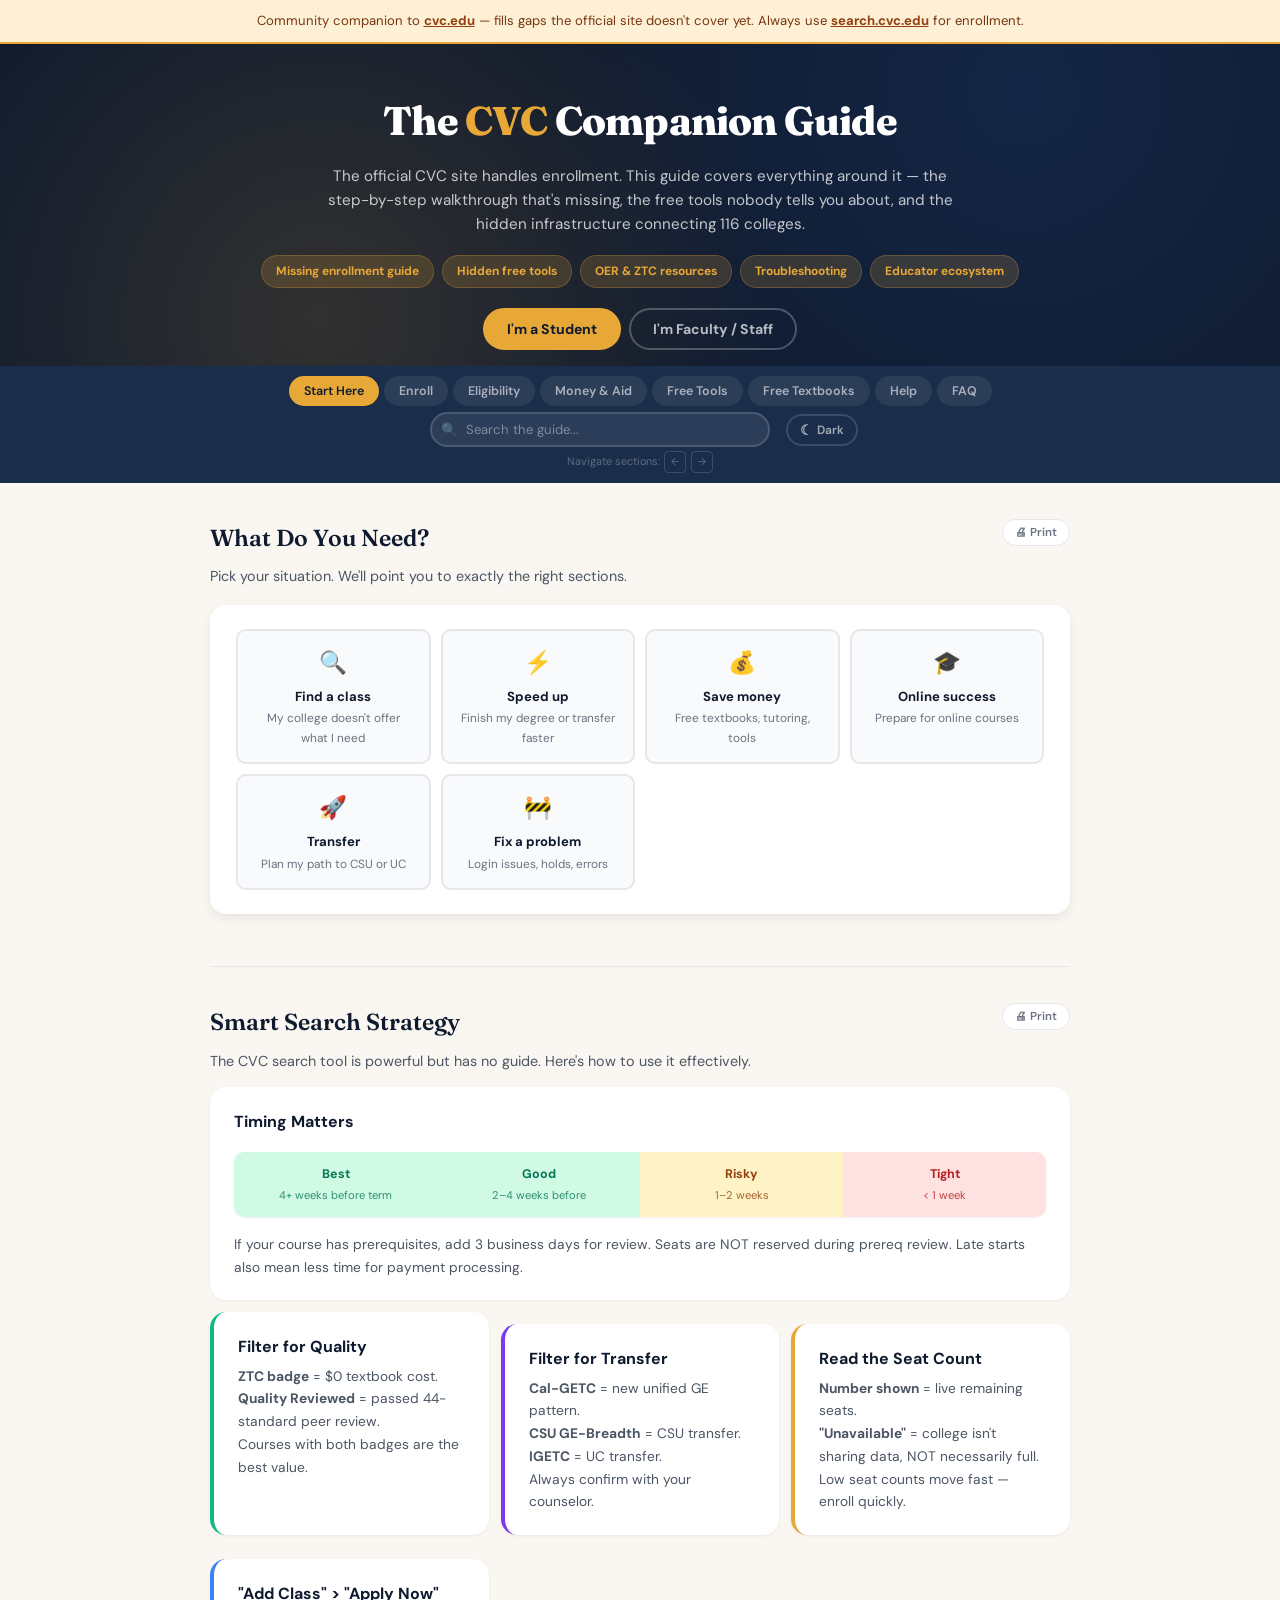
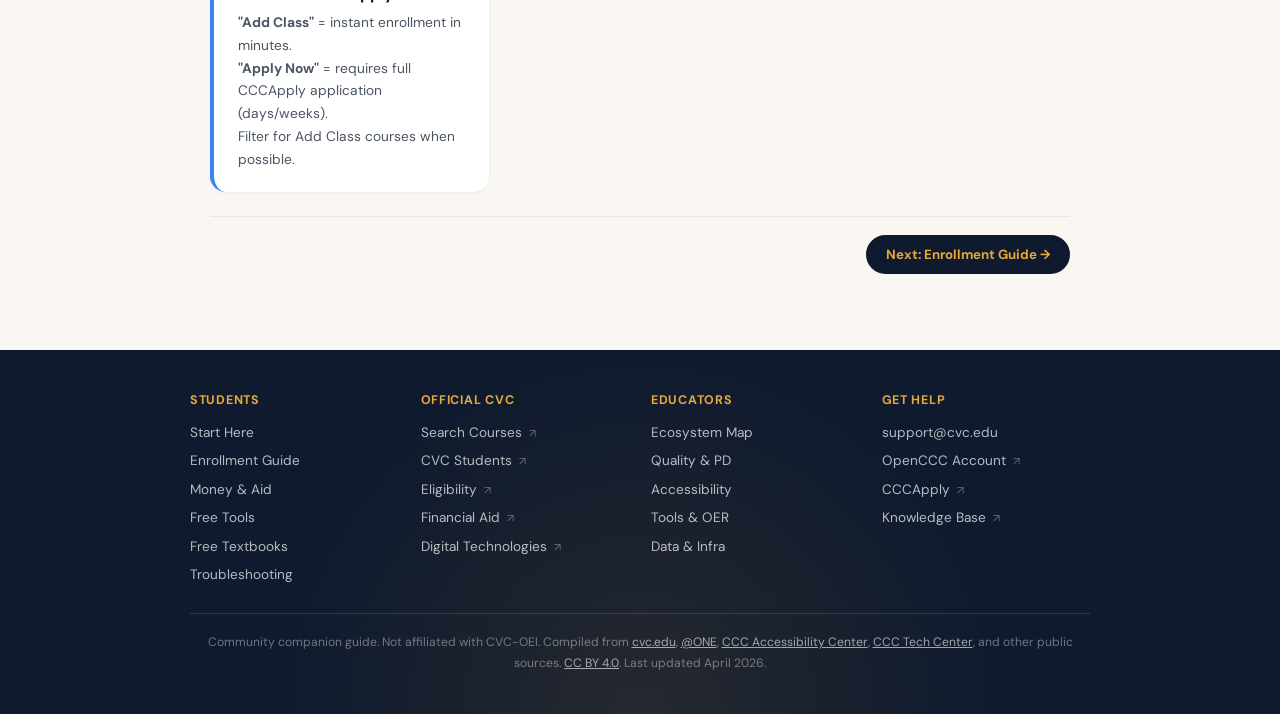
==== commit 47be6c9f: "Improve CVC guide with search, dark mode, interactive calculator, and UX polish Add global search ba" ====
--- a/cvc-guide.html
+++ b/cvc-guide.html
@@ -237,21 +237,159 @@
   .deadline-bar{flex-direction:column}
 }
 
+/* Skip link */
+.skip-link{position:absolute;top:-100%;left:16px;background:var(--navy);color:var(--gold);padding:10px 20px;border-radius:0 0 8px 8px;font-weight:700;font-size:.88rem;z-index:200;transition:top .2s}
+.skip-link:focus{top:0}
+
+/* Search */
+.search-wrap{position:relative;flex:1;max-width:340px;margin:0 8px}
+.search-input{width:100%;padding:7px 14px 7px 34px;border-radius:30px;border:2px solid rgba(255,255,255,.15);background:rgba(255,255,255,.08);color:#fff;font-family:'DM Sans',sans-serif;font-size:.82rem;outline:none;transition:all .2s}
+.search-input::placeholder{color:rgba(255,255,255,.4)}
+.search-input:focus{border-color:var(--gold);background:rgba(255,255,255,.12)}
+.search-icon{position:absolute;left:11px;top:50%;transform:translateY(-50%);font-size:.82rem;opacity:.4;pointer-events:none}
+.search-results{position:absolute;top:calc(100% + 6px);left:0;right:0;background:var(--white);border-radius:var(--rs);box-shadow:var(--sm);max-height:320px;overflow-y:auto;display:none;z-index:150}
+.search-results.visible{display:block}
+.sr-item{padding:10px 16px;border-bottom:1px solid var(--g100);cursor:pointer;font-size:.84rem;color:var(--g800);transition:background .1s}
+.sr-item:hover{background:var(--sky-pale)}
+.sr-item:last-child{border-bottom:none}
+.sr-item .sr-section{font-size:.7rem;color:var(--g400);text-transform:uppercase;letter-spacing:.03em}
+.sr-item .sr-title{font-weight:700;color:var(--navy)}
+.sr-item mark{background:var(--gold-light);color:#78350f;border-radius:2px;padding:0 2px}
+.sr-empty{padding:14px 16px;font-size:.84rem;color:var(--g400);text-align:center}
+
+/* Dark mode toggle */
+.dm-toggle{display:flex;align-items:center;gap:4px;padding:5px 12px;border-radius:30px;border:2px solid rgba(255,255,255,.15);background:transparent;color:rgba(255,255,255,.6);font-family:'DM Sans',sans-serif;font-weight:600;font-size:.75rem;cursor:pointer;transition:all .2s;white-space:nowrap;flex-shrink:0}
+.dm-toggle:hover{border-color:rgba(255,255,255,.3);color:#fff}
+.dm-icon{font-size:.9rem}
+
+/* Dark mode */
+body.dark{--sand:#0f1219;--white:#1a1f2e;--g50:#151a26;--g100:#1e2433;--g200:#2a3142;--g400:#6b7280;--g500:#9ca3af;--g600:#d1d5db;--g800:#f3f4f6;color:var(--g800)}
+body.dark .companion-banner{background:#1e1a10;border-bottom-color:#78350f;color:#d4a855}
+body.dark .companion-banner a{color:var(--gold)}
+body.dark .hero{background:#080d18}
+body.dark .nav-strip{background:#0d1220}
+body.dark h2,body.dark h3,body.dark h4{color:var(--g800)}
+body.dark .card,body.dark .rc,body.dark .role-card,body.dark .eco-node,body.dark .situation-card,body.dark .checker,body.dark .wizard,body.dark .a11y-card,body.dark .faq-item,body.dark .checklist{background:var(--white);box-shadow:0 1px 3px rgba(0,0,0,.2)}
+body.dark .official-link{background:#0d1f3a;border-color:#1e3a5f}
+body.dark .official-link a{color:var(--sky)}
+body.dark .alert.warn{background:#1e1a0c;border-color:#78350f}
+body.dark .alert.info{background:#0d1f3a;border-color:#1e3a5f}
+body.dark .alert.danger{background:#1e0d0d;border-color:#7f1d1d}
+body.dark .alert.tip{background:#0d1e1a;border-color:#065f46}
+body.dark .throughline{background:linear-gradient(135deg,#080d18,#0d1220)}
+body.dark .res-table th,body.dark .trouble-table th{background:#080d18}
+body.dark .res-table td,body.dark .trouble-table td{border-top-color:var(--g200)}
+body.dark .res-table tr:nth-child(even) td,body.dark .trouble-table tr:nth-child(even) td{background:var(--g50)}
+body.dark .gap-label{background:#1e1a10;color:#d4a855}
+body.dark .pt{background:#1e1a10;color:#d4a855}
+body.dark .nav-btn{border-color:var(--g200);background:var(--white);color:var(--g800)}
+body.dark .nav-btn:hover{background:var(--navy);color:#fff;border-color:var(--navy)}
+body.dark .nav-btn.primary{background:var(--navy);color:var(--gold);border-color:var(--navy)}
+body.dark .faq-q{color:var(--g800)}
+body.dark .faq-q:hover{background:var(--g50)}
+body.dark .search-results{background:var(--white)}
+body.dark .sr-item{color:var(--g800)}
+body.dark .sr-item:hover{background:rgba(59,130,246,.1)}
+body.dark .sr-item .sr-title{color:var(--g800)}
+body.dark .wiz-opt{border-color:var(--g200);background:var(--g50)}
+body.dark .wiz-opt:hover{background:rgba(59,130,246,.1);border-color:var(--sky)}
+body.dark .situation-card{background:var(--white);border-color:var(--g200)}
+body.dark .deadline-seg.green{background:#0d1e1a;color:#6ee7b7}
+body.dark .deadline-seg.yellow{background:#1e1a0c;color:#fbbf24}
+body.dark .deadline-seg.red{background:#1e0d0d;color:#fca5a5}
+body.dark .badge.free{background:#0d1e1a;color:#6ee7b7}
+body.dark .badge.oer{background:#1e1a10;color:#d4a855}
+body.dark .badge.data{background:#0d1f3a;color:#93c5fd}
+body.dark .badge.tool{background:#1e140a;color:#fb923c}
+body.dark .a11y-card{background:var(--white)}
+body.dark a{color:#60a5fa}
+body.dark .site-footer{background:#080d18}
+body.dark .ck{background:#0d1e1a;color:#6ee7b7}
+body.dark .checker-q .btns button{border-color:var(--g200);background:var(--white);color:var(--g800)}
+
+/* Back to top */
+.btt{position:fixed;bottom:24px;right:24px;width:44px;height:44px;border-radius:50%;background:var(--navy);color:var(--gold);border:none;font-size:1.1rem;cursor:pointer;box-shadow:var(--sm);opacity:0;pointer-events:none;transition:all .25s;z-index:90;display:flex;align-items:center;justify-content:center}
+.btt.visible{opacity:1;pointer-events:auto}
+.btt:hover{background:var(--gold);color:var(--navy);transform:translateY(-2px)}
+body.dark .btt{background:var(--gold);color:var(--navy)}
+body.dark .btt:hover{background:#fff;color:var(--navy)}
+
+/* Page transitions */
+.page{transition:opacity .2s ease,transform .2s ease}
+.page:not(.active){opacity:0;transform:translateY(6px)}
+.page.active{opacity:1;transform:translateY(0)}
+
+/* Print section button */
+.print-section-btn{display:inline-flex;align-items:center;gap:4px;padding:5px 12px;border-radius:20px;border:1px solid var(--g200);background:var(--white);font-family:'DM Sans',sans-serif;font-weight:600;font-size:.72rem;color:var(--g500);cursor:pointer;transition:all .15s;float:right}
+.print-section-btn:hover{border-color:var(--navy);color:var(--navy)}
+body.dark .print-section-btn{background:var(--white);border-color:var(--g200);color:var(--g500)}
+
+/* Section share link */
+.share-link{display:inline-flex;align-items:center;gap:3px;margin-left:8px;padding:2px 8px;border-radius:12px;font-size:.68rem;font-weight:600;color:var(--g400);background:transparent;border:1px solid transparent;cursor:pointer;transition:all .15s;vertical-align:middle;opacity:0}
+h2:hover .share-link,.share-link:focus{opacity:1}
+.share-link:hover{color:var(--sky);border-color:var(--g200)}
+.share-link.copied{color:var(--mint);border-color:var(--mint)}
+
+/* Keyboard hint */
+.kb-hint{text-align:center;padding:4px 0 0;font-size:.68rem;color:rgba(255,255,255,.3)}
+.kb-hint kbd{display:inline-block;padding:1px 6px;border-radius:4px;border:1px solid rgba(255,255,255,.15);font-family:'DM Sans',sans-serif;font-size:.65rem;margin:0 1px}
+
+/* Interactive calculator */
+.calc-interactive{margin-top:12px}
+.calc-slider-row{display:flex;align-items:center;gap:14px;padding:10px 0}
+.calc-slider-row label{font-size:.86rem;font-weight:600;min-width:120px;color:var(--g600)}
+.calc-slider{-webkit-appearance:none;appearance:none;flex:1;height:6px;border-radius:3px;background:var(--g200);outline:none}
+.calc-slider::-webkit-slider-thumb{-webkit-appearance:none;width:20px;height:20px;border-radius:50%;background:var(--navy);cursor:pointer;border:2px solid var(--gold)}
+.calc-slider::-moz-range-thumb{width:20px;height:20px;border-radius:50%;background:var(--navy);cursor:pointer;border:2px solid var(--gold)}
+body.dark .calc-slider{background:var(--g200)}
+body.dark .calc-slider::-webkit-slider-thumb{background:var(--gold);border-color:var(--navy)}
+.calc-val{font-family:'Fraunces',serif;font-weight:800;font-size:1rem;min-width:40px;text-align:right;color:var(--navy)}
+body.dark .calc-val{color:var(--gold)}
+.calc-toggle-row{display:flex;gap:10px;flex-wrap:wrap;padding:8px 0}
+.calc-toggle{padding:6px 14px;border-radius:20px;border:2px solid var(--g200);background:var(--white);font-family:'DM Sans',sans-serif;font-weight:600;font-size:.8rem;cursor:pointer;transition:all .15s;color:var(--g600)}
+.calc-toggle.active{border-color:var(--mint);background:var(--mint-pale);color:#047857}
+body.dark .calc-toggle{background:var(--white);border-color:var(--g200);color:var(--g600)}
+body.dark .calc-toggle.active{background:#0d1e1a;border-color:#065f46;color:#6ee7b7}
+.calc-summary{margin-top:14px;background:var(--g50);border-radius:var(--rs);padding:16px 20px}
+.calc-summary-row{display:flex;justify-content:space-between;align-items:center;padding:6px 0;font-size:.88rem}
+.calc-summary-row.total{border-top:2px solid var(--g200);margin-top:6px;padding-top:10px;font-weight:700;font-size:1rem}
+.calc-summary-row .label{color:var(--g600)}
+.calc-summary-row .amount{font-family:'Fraunces',serif;font-weight:800}
+.calc-summary-row .amount.free{color:var(--mint)}
+.calc-summary-row .amount.cost{color:var(--g600)}
+.calc-summary-row .amount.saved{color:var(--mint);font-size:1.15rem}
+.calc-savings-bar{height:8px;border-radius:4px;background:var(--g200);margin-top:10px;overflow:hidden}
+.calc-savings-fill{height:100%;background:linear-gradient(90deg,var(--mint),var(--teal));border-radius:4px;transition:width .4s ease}
+
+@media(max-width:640px){
+  .search-wrap{max-width:none;margin:8px 0 0;order:10;flex-basis:100%}
+  .nav-inner{flex-wrap:wrap}
+  .dm-toggle{padding:5px 8px;font-size:.7rem}
+  .btt{bottom:16px;right:16px;width:40px;height:40px}
+  .print-section-btn{float:none;margin-bottom:8px}
+  .share-link{opacity:1}
+}
+
 @media print{
-  .nav-strip,.companion-banner,.hero,.audience-pick,.section-nav,.gap-pills,.aud-btn,.nav-btn{display:none!important}
+  .nav-strip,.companion-banner,.hero,.audience-pick,.section-nav,.gap-pills,.aud-btn,.nav-btn,.btt,.dm-toggle,.search-wrap,.print-section-btn,.share-link,.skip-link,.kb-hint{display:none!important}
   .page,.audience-section{display:block!important}
   .site-footer{break-before:page}
-  body{background:#fff;font-size:11pt}
+  body,body.dark{background:#fff!important;font-size:11pt;color:#1f2937!important;--white:#fff;--g50:#f9fafb;--g100:#f3f4f6;--g200:#e5e7eb;--g600:#4b5563;--g800:#1f2937;--sand:#fff}
   .container{max-width:100%;padding:0}
   section{padding:16px 0;break-inside:avoid}
-  .card,.rc,.role-card,.eco-node,.situation-card,.checker,.wizard,.a11y-card{box-shadow:none;border:1px solid #ddd}
+  .card,.rc,.role-card,.eco-node,.situation-card,.checker,.wizard,.a11y-card,.faq-item,.checklist{box-shadow:none;border:1px solid #ddd;background:#fff!important}
   .throughline{background:#1a2d4a!important;-webkit-print-color-adjust:exact;print-color-adjust:exact}
   a[href]::after{content:" (" attr(href) ")";font-size:8pt;color:#666}
   a[href^="javascript"]::after{content:none}
+  h2,h3,h4{color:#0f1a2e!important}
+  .alert,.official-link{border:1px solid #ddd}
 }
 </style>
 </head>
 <body>
+
+<!-- SKIP LINK -->
+<a href="#main-content" class="skip-link">Skip to content</a>
 
 <!-- COMPANION BANNER -->
 <div class="companion-banner">
@@ -278,10 +416,19 @@
 <!-- NAV -->
 <div class="nav-strip">
   <div class="nav-inner" id="navBar"></div>
+  <div style="display:flex;align-items:center;justify-content:center;gap:8px;margin-top:6px;max-width:1080px;margin-left:auto;margin-right:auto;flex-wrap:wrap">
+    <div class="search-wrap">
+      <span class="search-icon">&#128269;</span>
+      <input type="text" class="search-input" id="searchInput" placeholder="Search the guide..." aria-label="Search the guide" autocomplete="off">
+      <div class="search-results" id="searchResults"></div>
+    </div>
+    <button class="dm-toggle" id="dmToggle" aria-label="Toggle dark mode"><span class="dm-icon" id="dmIcon">&#9790;</span> <span id="dmLabel">Dark</span></button>
+  </div>
+  <div class="kb-hint">Navigate sections: <kbd>&larr;</kbd> <kbd>&rarr;</kbd></div>
 </div>
 
 <!-- CONTENT -->
-<main class="container">
+<main class="container" id="main-content">
 
 <!-- ═══════════════════════════════════ -->
 <!-- STUDENT CONTENT                     -->
@@ -522,14 +669,38 @@
   </div>
 
   <div class="card" style="margin-top:14px;margin-bottom:12px">
-    <h3>What a CVC Exchange Course Costs</h3>
-    <div class="calc">
-      <div class="calc-row"><span>Enrollment fee (per unit, CA resident)</span><span class="val cost">$46/unit</span></div>
-      <div class="calc-row"><span>Typical 3-unit course</span><span class="val cost">$138</span></div>
-      <div class="calc-row"><span>With CCPG fee waiver</span><span class="val savings">$0</span></div>
-      <div class="calc-row"><span>Textbooks (ZTC course)</span><span class="val savings">$0</span></div>
-      <div class="calc-row"><span>Tutoring (NetTutor)</span><span class="val savings">$0</span></div>
-      <div class="calc-row"><span>Lab simulations (Labster)</span><span class="val savings">$0</span></div>
+    <h3>Interactive Cost Calculator</h3>
+    <p style="margin-top:4px;font-size:.86rem;color:var(--g600)">Adjust to match your situation and see your real costs.</p>
+    <div class="calc-interactive">
+      <div class="calc-slider-row">
+        <label>Units this term</label>
+        <input type="range" class="calc-slider" id="calcUnits" min="1" max="12" value="3" oninput="updateCalc()">
+        <span class="calc-val" id="calcUnitsVal">3</span>
+      </div>
+      <div class="calc-slider-row">
+        <label>Textbook cost/course</label>
+        <input type="range" class="calc-slider" id="calcBooks" min="0" max="300" value="120" step="10" oninput="updateCalc()">
+        <span class="calc-val" id="calcBooksVal">$120</span>
+      </div>
+      <div style="padding:6px 0">
+        <label style="font-size:.86rem;font-weight:600;color:var(--g600)">Free resources you'll use:</label>
+        <div class="calc-toggle-row">
+          <button class="calc-toggle active" id="ct-ccpg" onclick="toggleCalc(this)">CCPG Fee Waiver</button>
+          <button class="calc-toggle active" id="ct-ztc" onclick="toggleCalc(this)">ZTC Course</button>
+          <button class="calc-toggle active" id="ct-tutor" onclick="toggleCalc(this)">NetTutor</button>
+          <button class="calc-toggle active" id="ct-lab" onclick="toggleCalc(this)">Labster</button>
+        </div>
+      </div>
+      <div class="calc-summary" id="calcSummary">
+        <div class="calc-summary-row"><span class="label">Enrollment ($46/unit)</span><span class="amount cost" id="cs-enroll">$138</span></div>
+        <div class="calc-summary-row"><span class="label">CCPG waiver</span><span class="amount free" id="cs-ccpg">-$138</span></div>
+        <div class="calc-summary-row"><span class="label">Textbooks</span><span class="amount" id="cs-books">$0</span></div>
+        <div class="calc-summary-row"><span class="label">Tutoring</span><span class="amount free" id="cs-tutor">$0</span></div>
+        <div class="calc-summary-row"><span class="label">Lab simulations</span><span class="amount free" id="cs-lab">$0</span></div>
+        <div class="calc-summary-row total"><span class="label">Your cost</span><span class="amount" id="cs-total">$0</span></div>
+        <div class="calc-summary-row"><span class="label">You save</span><span class="amount saved" id="cs-saved">$138</span></div>
+        <div class="calc-savings-bar"><div class="calc-savings-fill" id="cs-bar" style="width:100%"></div></div>
+      </div>
     </div>
   </div>
 
@@ -1232,6 +1403,9 @@
 
 </div><!-- /aud-staff -->
 </main>
+
+<!-- BACK TO TOP -->
+<button class="btt" id="bttBtn" onclick="window.scrollTo({top:0,behavior:'smooth'})" aria-label="Back to top">&#8593;</button>
 
 <!-- FOOTER -->
 <div class="site-footer">
@@ -1428,6 +1602,219 @@
 
 handleHash();
 window.addEventListener('hashchange', handleHash);
+
+// ─── DARK MODE ─────────────────────────────────
+function initDarkMode() {
+  var saved = localStorage.getItem('cvc-dark');
+  var prefersDark = window.matchMedia('(prefers-color-scheme: dark)').matches;
+  if (saved === 'true' || (saved === null && prefersDark)) {
+    document.body.classList.add('dark');
+    updateDmUI(true);
+  }
+}
+function toggleDarkMode() {
+  var isDark = document.body.classList.toggle('dark');
+  localStorage.setItem('cvc-dark', isDark);
+  updateDmUI(isDark);
+}
+function updateDmUI(isDark) {
+  document.getElementById('dmIcon').innerHTML = isDark ? '&#9728;' : '&#9790;';
+  document.getElementById('dmLabel').textContent = isDark ? 'Light' : 'Dark';
+}
+document.getElementById('dmToggle').addEventListener('click', toggleDarkMode);
+initDarkMode();
+
+// ─── BACK TO TOP ───────────────────────────────
+var bttBtn = document.getElementById('bttBtn');
+var bttThreshold = 400;
+function checkBtt() {
+  bttBtn.classList.toggle('visible', window.scrollY > bttThreshold);
+}
+window.addEventListener('scroll', checkBtt, {passive: true});
+checkBtt();
+
+// ─── SEARCH ────────────────────────────────────
+var searchIndex = [];
+function buildSearchIndex() {
+  searchIndex = [];
+  var sections = document.querySelectorAll('.page section');
+  sections.forEach(function(sec) {
+    var page = sec.closest('.page');
+    if (!page) return;
+    var pageId = page.id;
+    var isStaff = pageId.startsWith('f-');
+    var audienceLabel = isStaff ? 'Faculty/Staff' : 'Student';
+    // Find tab label
+    var tabs = isStaff ? TABS.staff : TABS.student;
+    var tabLabel = '';
+    tabs.forEach(function(t) { if (t.id === pageId) tabLabel = t.label; });
+    // Get text content for searching
+    var h2 = sec.querySelector('h2');
+    var title = h2 ? h2.textContent.replace(/[\u{1F000}-\u{1FFFF}]/gu, '').trim() : tabLabel;
+    // Gather searchable text
+    var text = sec.textContent.replace(/\s+/g, ' ').toLowerCase();
+    searchIndex.push({
+      pageId: pageId,
+      audience: audienceLabel,
+      tabLabel: tabLabel,
+      title: title,
+      text: text
+    });
+  });
+}
+var searchInput = document.getElementById('searchInput');
+var searchResults = document.getElementById('searchResults');
+var searchTimeout;
+searchInput.addEventListener('input', function() {
+  clearTimeout(searchTimeout);
+  searchTimeout = setTimeout(doSearch, 150);
+});
+searchInput.addEventListener('focus', function() {
+  if (searchInput.value.trim().length >= 2) doSearch();
+});
+document.addEventListener('click', function(e) {
+  if (!e.target.closest('.search-wrap')) {
+    searchResults.classList.remove('visible');
+  }
+});
+function doSearch() {
+  var q = searchInput.value.trim().toLowerCase();
+  if (q.length < 2) { searchResults.classList.remove('visible'); return; }
+  var words = q.split(/\s+/);
+  var results = [];
+  searchIndex.forEach(function(entry) {
+    var allMatch = words.every(function(w) { return entry.text.indexOf(w) !== -1; });
+    if (allMatch) {
+      results.push(entry);
+    }
+  });
+  renderSearchResults(results, q);
+}
+function renderSearchResults(results, q) {
+  searchResults.innerHTML = '';
+  if (results.length === 0) {
+    searchResults.innerHTML = '<div class="sr-empty">No results found</div>';
+    searchResults.classList.add('visible');
+    return;
+  }
+  results.slice(0, 8).forEach(function(r) {
+    var div = document.createElement('div');
+    div.className = 'sr-item';
+    div.innerHTML = '<div class="sr-section">' + r.audience + ' &middot; ' + r.tabLabel + '</div><div class="sr-title">' + r.title + '</div>';
+    div.addEventListener('click', function() {
+      goTo(r.pageId);
+      searchResults.classList.remove('visible');
+      searchInput.value = '';
+      searchInput.blur();
+    });
+    searchResults.appendChild(div);
+  });
+  searchResults.classList.add('visible');
+}
+// Build index after DOM ready
+setTimeout(buildSearchIndex, 200);
+
+// ─── INTERACTIVE COST CALCULATOR ───────────────
+function updateCalc() {
+  var units = parseInt(document.getElementById('calcUnits').value);
+  var bookCost = parseInt(document.getElementById('calcBooks').value);
+  var ccpg = document.getElementById('ct-ccpg').classList.contains('active');
+  var ztc = document.getElementById('ct-ztc').classList.contains('active');
+  var tutor = document.getElementById('ct-tutor').classList.contains('active');
+  var lab = document.getElementById('ct-lab').classList.contains('active');
+
+  document.getElementById('calcUnitsVal').textContent = units;
+  document.getElementById('calcBooksVal').textContent = '$' + bookCost;
+
+  var enrollment = units * 46;
+  var ccpgSavings = ccpg ? enrollment : 0;
+  var bookTotal = ztc ? 0 : bookCost;
+  var tutorCost = tutor ? 0 : 40; // estimated tutoring cost
+  var labCost = lab ? 0 : 75; // estimated lab kit cost
+
+  var totalWithout = enrollment + bookCost + 40 + 75;
+  var totalWith = (enrollment - ccpgSavings) + bookTotal + tutorCost + labCost;
+  var saved = totalWithout - totalWith;
+  var pct = totalWithout > 0 ? Math.round((saved / totalWithout) * 100) : 0;
+
+  document.getElementById('cs-enroll').textContent = '$' + enrollment;
+  document.getElementById('cs-enroll').className = 'amount cost';
+
+  var ccpgEl = document.getElementById('cs-ccpg');
+  ccpgEl.textContent = ccpg ? '-$' + ccpgSavings : '$0';
+  ccpgEl.className = 'amount ' + (ccpg ? 'free' : 'cost');
+
+  var booksEl = document.getElementById('cs-books');
+  booksEl.textContent = ztc ? '$0' : '$' + bookTotal;
+  booksEl.className = 'amount ' + (ztc ? 'free' : 'cost');
+
+  var tutorEl = document.getElementById('cs-tutor');
+  tutorEl.textContent = tutor ? '$0' : '$' + tutorCost;
+  tutorEl.className = 'amount ' + (tutor ? 'free' : 'cost');
+
+  var labEl = document.getElementById('cs-lab');
+  labEl.textContent = lab ? '$0' : '$' + labCost;
+  labEl.className = 'amount ' + (lab ? 'free' : 'cost');
+
+  var totalEl = document.getElementById('cs-total');
+  totalEl.textContent = '$' + totalWith;
+  totalEl.className = 'amount ' + (totalWith === 0 ? 'free' : 'cost');
+
+  document.getElementById('cs-saved').textContent = '$' + saved + ' (' + pct + '%)';
+  document.getElementById('cs-bar').style.width = pct + '%';
+}
+function toggleCalc(btn) {
+  btn.classList.toggle('active');
+  updateCalc();
+}
+updateCalc();
+
+// ─── SHARE SECTION LINK (add dynamically) ──────
+document.querySelectorAll('.page section h2').forEach(function(h2) {
+  var page = h2.closest('.page');
+  if (!page) return;
+  var btn = document.createElement('button');
+  btn.className = 'share-link';
+  btn.innerHTML = '&#128279; Link';
+  btn.setAttribute('aria-label', 'Copy link to this section');
+  btn.addEventListener('click', function(e) {
+    e.stopPropagation();
+    var url = window.location.origin + window.location.pathname + '#' + page.id;
+    navigator.clipboard.writeText(url).then(function() {
+      btn.innerHTML = '&#10003; Copied';
+      btn.classList.add('copied');
+      setTimeout(function() { btn.innerHTML = '&#128279; Link'; btn.classList.remove('copied'); }, 1500);
+    });
+  });
+  h2.appendChild(btn);
+});
+
+// ─── PRINT SECTION ─────────────────────────────
+document.querySelectorAll('.page section h2').forEach(function(h2) {
+  var sec = h2.closest('section');
+  if (!sec) return;
+  var btn = document.createElement('button');
+  btn.className = 'print-section-btn';
+  btn.innerHTML = '&#128424; Print';
+  btn.setAttribute('aria-label', 'Print this section');
+  btn.addEventListener('click', function(e) {
+    e.stopPropagation();
+    // Temporarily show only this page/section for printing
+    var page = sec.closest('.page');
+    var audSection = page.closest('.audience-section');
+    var allPages = document.querySelectorAll('.page');
+    var allAud = document.querySelectorAll('.audience-section');
+    // Show everything temporarily
+    allAud.forEach(function(a) { a.style.display = 'block'; });
+    allPages.forEach(function(p) { p.style.display = 'none'; });
+    page.style.display = 'block';
+    window.print();
+    // Restore
+    allAud.forEach(function(a) { a.style.display = ''; });
+    allPages.forEach(function(p) { p.style.display = ''; });
+  });
+  h2.parentNode.insertBefore(btn, h2);
+});
 </script>
 </body>
 </html>
